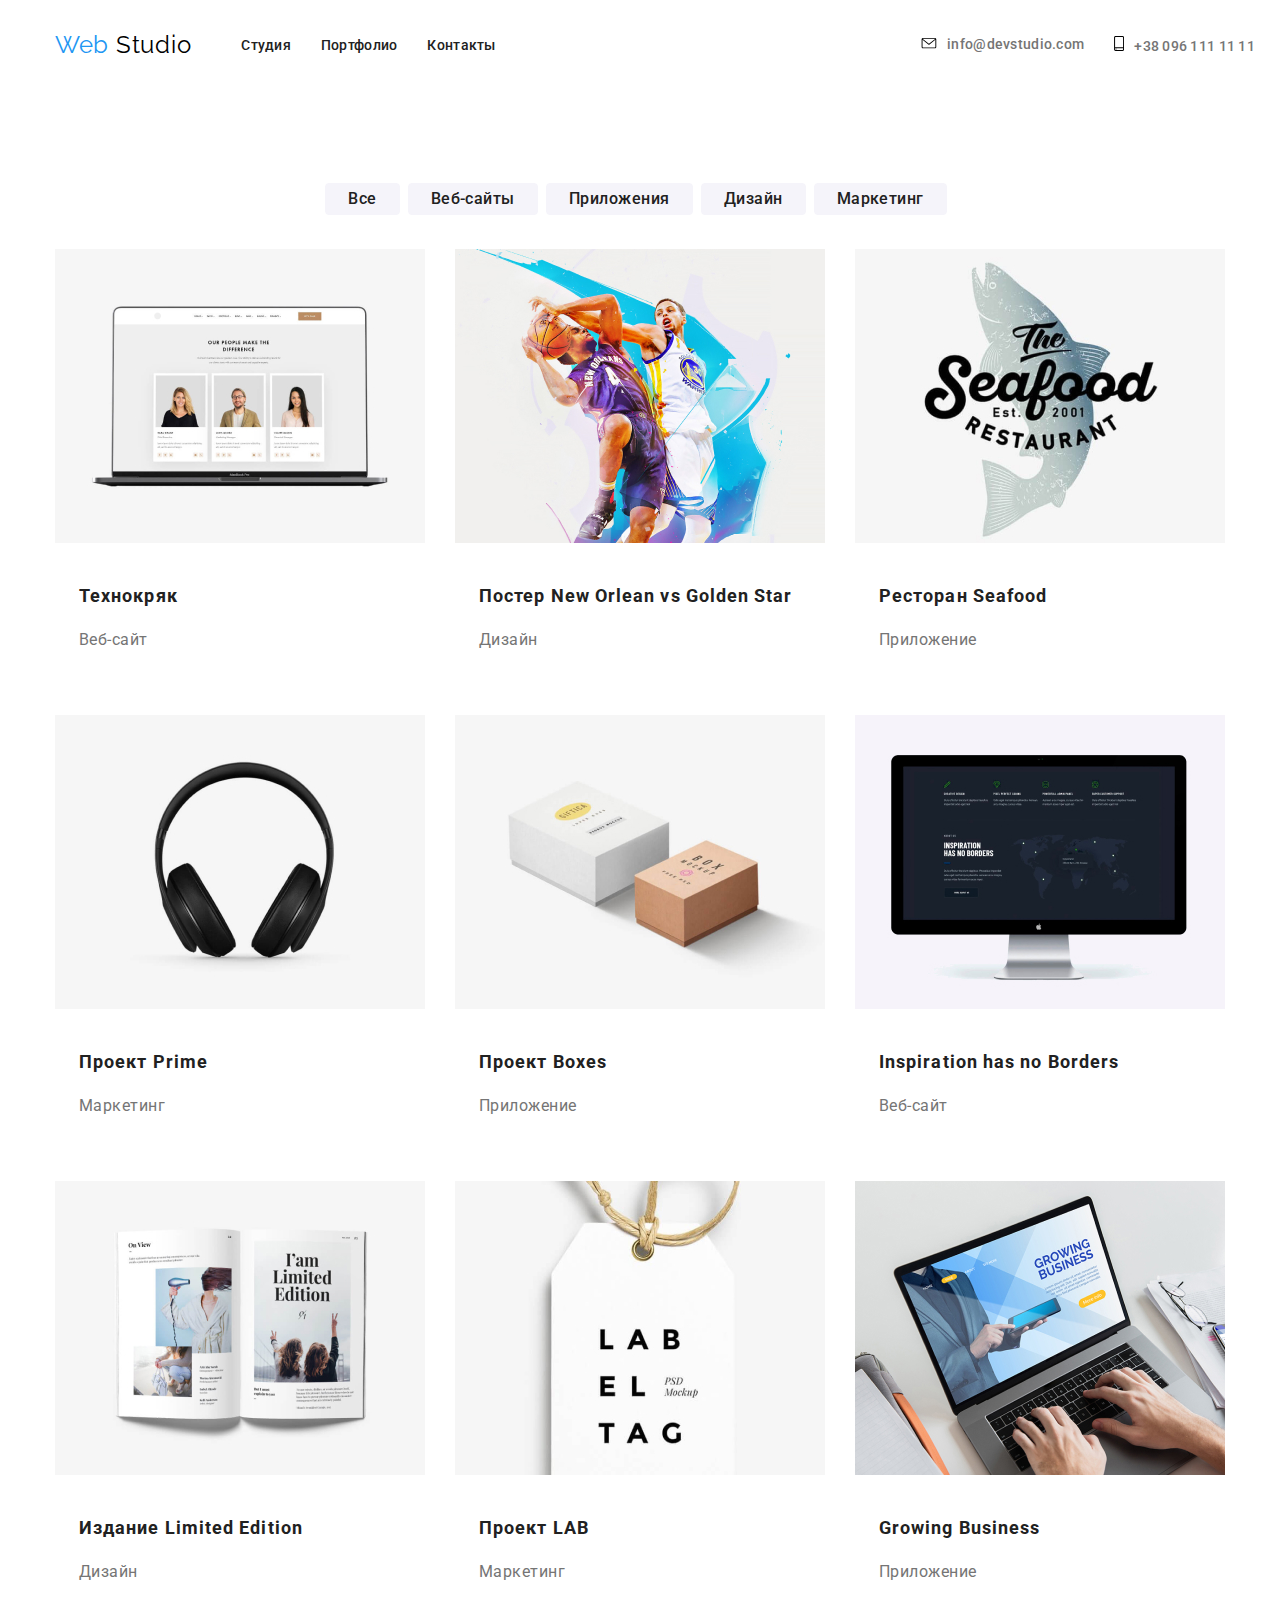
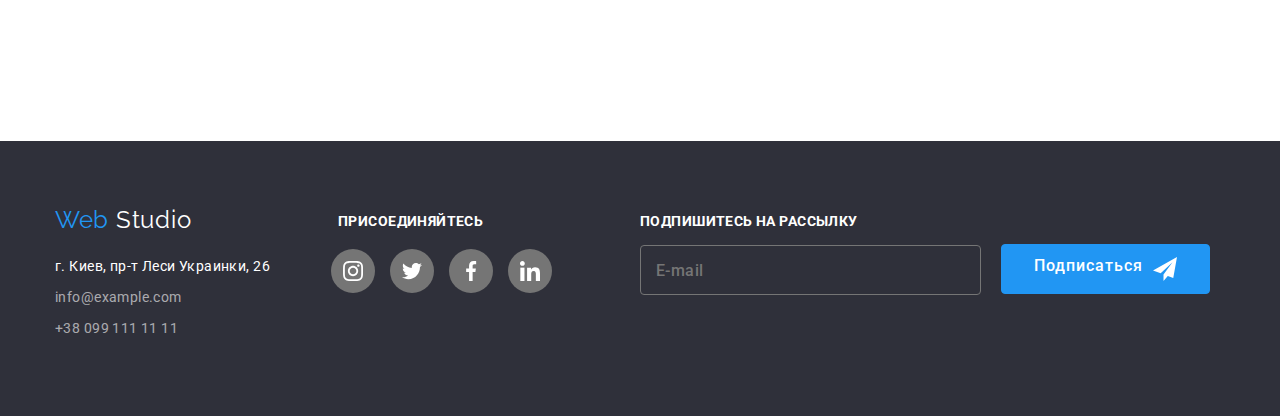
==== portfolio.html @ c7da1c0b "Добавляет плавные переходы на все ховеры" ====
<!DOCTYPE html>
<html lang="en">

<head>
  <meta charset="UTF-8" />
  <meta name="viewport" content="width=device-width, initial-scale=1.0" />
  <meta http-equiv="X-UA-Compatible" content="ie=edge" />
  <title>Web studio</title>
  <link rel="stylesheet" href="./css/normalize.css" />
  <link rel="stylesheet" href="./css/styles.css" />
  <link href="https://fonts.googleapis.com/css2?family=Raleway:wght@700&family=Roboto:wght@400;500;700;900&display=swap"
    rel="stylesheet" />
</head>

<body>
  <!--Шапка сайта-->
  <header class="page-header">
    <div class="container flexbox">
      <nav class="navigation">
        <a>
          <span class="logo">
            <span class="logo-part-one">Web</span>
            <span class="logo-part-two">Studio</span></span></a>
        <ul class="list menu-list">
          <li class="menu-item">
            <a href="./index.html" class="menu-link">Студия</a>
          </li>
          <li class="menu-item">
            <a href="./portfolio.html" class="menu-link">Портфолио</a>
          </li>
          <li class="menu-item">
            <a href="#" class="menu-link">Контакты</a>
          </li>
        </ul>
      </nav>
  
      <section class="contacts">
        <address>
          <ul class="list contacts-list menu-list">
            <li class="contacts-item">
              <a href="info@devstudio.com" class="contacts-link e-mail-link">
                <svg class="mail-icon" width="16" height="11">
                  <use href="./icons/sprite.svg#icon-mail"></use>
                </svg>info@devstudio.com</a>
            </li>
            <li class="contacts-item">
              <a href="tel:+380961111111" class="contacts-link"><svg class="mail-icon" width="10" height="15">
                  <use href="./icons/sprite.svg#icon-smartphone"></use>
                </svg>+38 096 111 11 11</a>
            </li>
          </ul>
        </address>
      </section>
    </div>
  </header>
  <main>
    <div class="section margin-section">
      <h1 hidden class="page-title">Страница портфолио</h1>
      <nav>
        <ul class="list flexbox-center">
          <li>
            <button class="portfoliobtn">
              <span class="portfoliobtn-text">Все</span>
            </button>
          </li>
          <li>
            <button class="portfoliobtn">
              <span class="portfoliobtn-text">Веб-сайты</span>
            </button>
          </li>
          <li>
            <button class="portfoliobtn">
              <span class="portfoliobtn-text">Приложения</span>
            </button>
          </li>
          <li>
            <button class="portfoliobtn">
              <span class="portfoliobtn-text">Дизайн</span>
            </button>
          </li>
          <li>
            <button class="portfoliobtn">
              <span class="portfoliobtn-text">Маркетинг</span>
            </button>
          </li>
        </ul>
      </nav>

      <section>
        <!--Работы в портфолио-->
        <ul class="list flexbox-space-between items-wrap margin-works">
          <li class="works-width works-box">
            <a class="portfolio-link product" href="">
              <div class="product-thumb">
              
                <img class="img" src="./imagespage2/img1.jpg" width="370" height="294" alt="Сайт" />
                <div class="product-overlay">
                  <p class="portfolio-description work-actions">
                   Технокряк это современная площадка распространения
                   коронавируса. Компании используют эту платформу для
                   цифрового шпионажа и атак на защищённые сервера конкурентов.
                 </p>
                </div>
              </div>
              <div class="works-description">
                <h2 class="portfolio-title">Технокряк</h2>
                <p class="portfolio-text">Веб-сайт</p>
              </div>
            </a>
          </li>
          <li class="works-width works-box">
            <a class="portfolio-link product" href="">
              <div class="product-thumb">
                <img class="img" src="./imagespage2/img2.jpg" width="370" height="294" alt="New Orlean vs Golden Star" />
                <div class="product-overlay">
                  <p class="portfolio-description work-actions">
                  Lorem ipsum dolor sit amet consectetur, adipisicing elit.
                  Eaque, sapiente. Vel inventore voluptatum pariatur,
                  repudiandae aut voluptas dicta cumque aperiam impedit
                  necessitatibus, maiores tempore. Saepe nam minus incidunt
                  corporis pariatur!.
                 </p>
               </div>
                
              </div>
              <div class="works-description">
                <h2 class="portfolio-title">
                  Постер New Orlean vs Golden Star
                </h2>
                <p class="portfolio-text">Дизайн</p>
              </div>
            </a>
          </li>
          <li class="works-width works-box">
            <a class="portfolio-link product" href="">
              <div class="product-thumb">
                <img class="img" src="./imagespage2/img3.jpg" width="370" height="294" alt="Ресторан" />
                <div class="product-overlay">
                
                  <p class="portfolio-description work-actions">
                    Lorem ipsum, dolor sit amet consectetur adipisicing elit.
                    Magni nemo fugit vel, nobis ducimus inventore placeat
                    blanditiis eligendi temporibus! Libero beatae, tempore est
                    quaerat cupiditate ad ullam! Perferendis, facilis numquam.
                  </p>
                </div>
              </div>
              <div class="works-description">
                <h2 class="portfolio-title">Ресторан Seafood</h2>
                <p class="portfolio-text">Приложение</p>
              </div>
            </a>
          </li>
          <li class="works-width works-box">
            <a class="portfolio-link product" href="">
              <div class="product-thumb">
                <img class="img" src="./imagespage2/img4.jpg" width="370" height="294" alt="Наушники" />
                <div class="product-overlay">
              
                  <p class="portfolio-description work-actions">
                    Lorem ipsum, dolor sit amet consectetur adipisicing elit.
                    Magni nemo fugit vel, nobis ducimus inventore placeat
                    blanditiis eligendi temporibus! Libero beatae, tempore est
                    quaerat cupiditate ad ullam! Perferendis, facilis numquam.
                  </p>
                </div>
              </div>
              <div class="works-description">
                <h2 class="portfolio-title">Проект Prime</h2>
                <p class="portfolio-text">Маркетинг</p>
              </div>
            </a>
          </li>
          <li class="works-width works-box">
            <a class="portfolio-link product" href="">
              <div class="product-thumb">
                <img class="img" src="./imagespage2/img5.jpg" width="370" height="294" alt="Коробки" />
                <div class="product-overlay">
                
                  <p class="portfolio-description work-actions">
                    Lorem ipsum, dolor sit amet consectetur adipisicing elit.
                    Magni nemo fugit vel, nobis ducimus inventore placeat
                    blanditiis eligendi temporibus! Libero beatae, tempore est
                    quaerat cupiditate ad ullam! Perferendis, facilis numquam.
                  </p>
                </div>
              </div>
              <div class="works-description">
                <h2 class="portfolio-title">Проект Boxes</h2>
                <p class="portfolio-text">Приложение</p>
              </div>
            </a>
          </li>
          <li class="works-width works-box">
            <a class="portfolio-link product" href="">
              <div class="product-thumb">
                <img class="img" src="./imagespage2/img6.jpg" width="370" height="294" alt="Экран монитора" />
                <div class="product-overlay">
                
                  <p class="portfolio-description work-actions">
                    Lorem ipsum, dolor sit amet consectetur adipisicing elit.
                    Magni nemo fugit vel, nobis ducimus inventore placeat
                    blanditiis eligendi temporibus! Libero beatae, tempore est
                    quaerat cupiditate ad ullam! Perferendis, facilis numquam.
                  </p>
                </div>
              </div>
              <div class="works-description">
                <h2 class="portfolio-title">Inspiration has no Borders</h2>
                <p class="portfolio-text">Веб-сайт</p>
              </div>
            </a>
          </li>
          <li class="works-width works-box">
            <a class="portfolio-link product" href="">
              <div class="product-thumb">
                <img class="img" src="./imagespage2/img7.jpg" width="370" height="294" alt="Журнал" />
                <div class="product-overlay">
                
                  <p class="portfolio-description work-actions">
                    Lorem ipsum, dolor sit amet consectetur adipisicing elit.
                    Magni nemo fugit vel, nobis ducimus inventore placeat
                    blanditiis eligendi temporibus! Libero beatae, tempore est
                    quaerat cupiditate ad ullam! Perferendis, facilis numquam.
                  </p>
                </div>
              </div>
              <div class="works-description">
                <h2 class="portfolio-title">Издание Limited Edition</h2>
                <p class="portfolio-text">Дизайн</p>
              </div>
            </a>
          </li>
          <li class="works-width works-box">
            <a class="portfolio-link product" href="">
              <div class="product-thumb">
                <img class="img" src="./imagespage2/img8.jpg" width="370" height="294" alt="Этикетка" />
                <div class="product-overlay">
                
                  <p class="portfolio-description work-actions">
                    Lorem ipsum, dolor sit amet consectetur adipisicing elit.
                    Magni nemo fugit vel, nobis ducimus inventore placeat
                    blanditiis eligendi temporibus! Libero beatae, tempore est
                    quaerat cupiditate ad ullam! Perferendis, facilis numquam.
                  </p>
                </div>
              </div>
              <div class="works-description">
                <h2 class="portfolio-title">Проект LAB</h2>
                <p class="portfolio-text">Маркетинг</p>
              </div>
            </a>
          </li>
          <li class="works-width works-box">
            <a class="portfolio-link product" href="">
              <div class="product-thumb">
                <img class="img" src="./imagespage2/img9.jpg" width="370" height="294" alt="Ноутбук" />
                <div class="product-overlay">
                
                  <p class="portfolio-description work-actions">
                    Lorem ipsum, dolor sit amet consectetur adipisicing elit.
                    Magni nemo fugit vel, nobis ducimus inventore placeat
                    blanditiis eligendi temporibus! Libero beatae, tempore est
                    quaerat cupiditate ad ullam! Perferendis, facilis numquam.
                  </p>
                </div>
              </div>
              <div class="works-description">
                <h2 class="portfolio-title">Growing Business</h2>
                <p class="portfolio-text">Приложение</p>
              </div>
            </a>
          </li>
        </ul>
      </section>
    </div>
  </main>
  <!--Подвал-->
  <footer>
    <section class="footer-section flexbox-list">
      <div class="section flexbox-list">
        <div class="flexbox-list footer-box">
          <div class="adress-box">
            <h2 hidden class="section-title">Контакты</h2>
            <p class="logo">
              <span class="logo-part-one-footer">Web</span>
              <span class="logo-part-two-footer">Studio</span>
            </p>
  
            <address>
              <div>
                <ul class="list">
                  <li class="adress-margin">
                    <a href="#" target="_blank" rel="noopener noreferrer" class="adress-footer-description">г. Киев, пр-т
                      Леси
                      Украинки, 26</a>
                  </li>
                  <li class="adress-margin">
                    <a href="mailto:info@example.com" class="contacts-description">info@example.com</a>
                  </li>
                  <li class="adress-margin">
                    <a href="+380991111111" class="contacts-description">+38 099 111 11 11</a>
                  </li>
                </ul>
              </div>
            </address>
          </div>
  
          <div class="footer-box join-us-box">
            <b class="advantage-title white-title">Присоединяйтесь</b>
            <ul class="list flexbox-center">
              <li class="socialfooter-item">
                <href="https://www.instagram.com/" class="socialfooter-icons-link" target="_blank"
                  rel="noopener noreferrer" aria-label="ссылка Инстаграм" />
                <svg class="socialfooter-icon" width="20" height="20">
                  <use href="./icons/sprite.svg#icon-instagram"></use>
                </svg>
              </li>
              <li class="socialfooter-item">
                <href="https://twitter.com/" class="socialfooter-icons-link" target="_blank" rel="noopener noreferrer"
                  aria-label="ссылка Твиттер" />
                <svg class="socialfooter-icon" width="20" height="20">
                  <use href="./icons/sprite.svg#icon-twitter"></use>
                </svg>
              </li>
              <li class="socialfooter-item">
                <href="https://facebook.com/" class="socialfooter-icons-link" target="_blank" rel="noopener noreferrer"
                  aria-label="ссылка Фейсбук" />
                <svg class="socialfooter-icon" width="20" height="20">
                  <use href="./icons/sprite.svg#icon-facebook"></use>
                </svg>
              </li>
              <li class="socialfooter-item">
                <href="https://www.linkedin.com/" class="socialfooter-icons-link" target="_blank"
                  rel="noopener noreferrer" aria-label="ссылка Линкедин" />
                <svg class="socialfooter-icon" width="20" height="20">
                  <use href="./icons/sprite.svg#icon-linkedin"></use>
                </svg>
              </li>
            </ul>
          </div>
        </div>
  
        <div class="footer-box sign-up-box container">
          <b class="advantage-title white-title">Подпишитесь на рассылку</b>
          <div class="flexbox-list">
            <p class="email-btn emailbtn-text">E-mail</p>
            <button class="btn adress-margin">
               <span class="flexbox-list">Подписаться
                 <svg class="galka-icon" width="24" height="24">
                   <use href="./icons/sprite.svg#icon-galka"></use>
                 </svg>
               </span>
            </button>
            
  
          </div>
        </div>
           </button>
      </div>
      </div>
    </section>
  </footer>
</body>

</html>
---- css/styles.css ----
html {
  box-sizing: border-box;
}

*,
*::before,
*::after {
  box-sizing: inherit;
}

:root {
  --accent-color: #2196f3;
  --dark-color: #000000;
  --semidark-color: #212121;
  --background-color: #2f303a;
  --main-color: #757575;
  --semilight-color: #f5f4fa;
  --light-color: #ffffff;
  --backround-light: #f5f4fa;
  --border-color: #ececec;
  --timing-function: cubic-bezier(0.4, 0, 0.2, 1);
}
body {
  font-family: "Roboto", sans-serif;
  font-size: 14px;
  line-height: 1, 714;
  letter-spacing: 0.03em;
  color: var(--main-color);
}
.container {
  width: 1200px;
  padding-left: 15 px;
  margin-right: auto;
  margin-left: auto;
}
.page-header {
  padding: 30px 0 30px 30px;
}

.flexbox {
  display: flex;
  justify-content: flex-end;
  align-items: center;
}
.flexbox-list {
  display: flex;
}

.flexbox-center {
  display: flex;
  justify-content: center;
}
.flexbox-space-between {
  display: flex;
  justify-content: space-between;
}

.footer-box {
  width: calc((100% - 30px) / 2);
}

.menu-list {
  display: flex;
}

.hero {
  background-color: rgba(47, 48, 58, 0.4);
  background-image: linear-gradient(
      rgba(47, 48, 58, 0.8) 0%,
      rgba(47, 48, 58, 0.8) 100%
    ),
    url(../imagespage1/header.jpg);

  height: 600px;
  padding: 200px 450px;
}
/*фото*/
.img {
  display: block;
  max-width: 100%;
  height: auto;
  object-fit: cover;
  object-position: top;
}

/* секции */

.boxhero {
  margin-right: auto;
  margin-left: auto;
}

.section {
  width: 1200px;
  margin-right: auto;
  margin-left: auto;
  padding: 0 15px;
}
.margin-section {
  margin-top: 94px;
}
.margin-works:nth-child(-n + 3) {
  margin-top: 34px;
}
.team-section {
  margin-right: auto;
  margin-left: auto;
  margin-top: 94px;
  background-color: var(--backround-light);
  padding: 94px 15px;
}
.footer-section {
  margin-right: auto;
  margin-left: auto;
  margin-top: 94px;
  background-color: var(--background-color);
  padding: 60 0 0 0;
}
.footer-width {
  width: 1200px;
}
.items-wrap {
  flex-wrap: wrap;
}
.e-mail-link {
  margin-right: 30px;
}
.navigation {
  display: flex;
  align-items: center;
  margin-right: auto;
}
.works-width {
  width: calc((100% - 60px) / 3);
}

.menu-item:not(:last-child) {
  margin-right: 30px;
}

.team-item:not(:last-child) {
  margin-right: 30px;
}
/*.menu-item {
  outline: 2px solid tomato;
}*/

.menu-link {
  font-family: "Roboto", sans-serif;
  position: relative;
  font-weight: 500;
  font-size: 14px;
  line-height: 1, 143;
  letter-spacing: 0.02em;
  color: var(--semidark-color);
  text-decoration: none;
  transition: color 250ms var(--timing-function);
}
.menu-link::after {
  content: "";
  position: absolute;
  display: block;
  width: 100%;
  height: 4px;
  background-color: var(--accent-color);
  transform: translateY(30px);
  transform: scaleX(0);
  transition: transform 250ms var(--timing-function);
}
.menu-link:hover::after,
.menu-link:focus::after,
.menu-link:active::after {
  transform: scaleX(1);
}

.menu-link:focus,
.menu-link:hover,
.menu-link:active {
  color: var(--accent-color);
}

.list {
  list-style: none;
  padding: 0px;
  margin: 0px;
}

.contacts-list {
  font-style: normal;
}
.contacts-link {
  font-family: "Roboto", sans-serif;
  font-style: normal;
  font-weight: 500;
  font-size: 14px;
  line-height: 1, 143;
  letter-spacing: 0.02em;
  color: var(--main-color);
  text-decoration: none;
  transition: color 250ms var(--timing-function);
}

.contacts-link:hover {
  color: var(--accent-color);
  fill: var(--accent-color);
}

.mail-icon {
  margin-right: 10px;
  transition: fill 250ms var(--timing-function);
}

.portfolio-link {
  font-family: "Roboto", sans-serif;
  color: var(--main-color);
  text-decoration: none;
}

/* Боксы */
.advantage-box {
  width: 270px;
  padding: 25px 100px;
  margin-bottom: 30px;
  background-color: var(--backround-light);
}

.advantage-lokator:before {
  content: " ";
  display: block;
  width: 270px;
  height: 120px;
  background-image: url(../imagespage1/advantagephoto/lokator.svg);
  background-position: 50% 50%;
  background-size: auto auto;
  background-repeat: no-repeat;
  background-color: var(--backround-light);
  margin-bottom: 30px;
}

.advantage-clock:before {
  content: " ";
  display: block;
  width: 270px;
  height: 120px;
  background-image: url(../imagespage1/advantagephoto/clock.svg);
  background-position: 50% 50%;
  background-size: auto auto;
  background-repeat: no-repeat;
  background-color: var(--backround-light);
  margin-bottom: 30px;
}
.advantage-diagram:before {
  content: " ";
  display: block;
  width: 270px;
  height: 120px;
  background-image: url(../imagespage1/advantagephoto/diagram.svg);
  background-position: 50% 50%;
  background-size: auto auto;
  background-repeat: no-repeat;
  background-color: var(--backround-light);
  margin-bottom: 30px;
}
.advantage-cosmo:before {
  content: " ";
  display: block;
  width: 270px;
  height: 120px;
  background-image: url(../imagespage1/advantagephoto/cosmo.svg);
  background-position: 50% 50%;
  background-size: auto auto;
  background-repeat: no-repeat;
  background-color: var(--backround-light);
  margin-bottom: 30px;
}
.clients-box {
  width: 170px;
  height: 90px;
  padding: 19px;
  text-align: center;
  background-color: var(--light-color);
  border: 1px solid var(--main-color);
  border-radius: 4px;
  transition: border-color 250ms var(--timing-function);
}

.clients-box:hover .client-icon {
  fill: var(--accent-color);
}

.client-icon {
  fill: var(--main-color);
  transition: fill 250ms var(--timing-function);
}

.clients-box:hover {
  border-color: var(--accent-color);
}

.teammembers-box {
  width: 272px;
  border-radius: 4px;
  background-color: var(--light-color);
  box-shadow: 0px 1px 2px 1px;
}
.works-box {
  width: 370px;
  margin-bottom: 30px;
  transition: box-shadow 250ms var(--timing-function);
}
.works-box:hover {
  box-shadow: 0px 1px 2px 1px;
}

.portfolio-link:hover .work-actions {
  opacity: 1;
}
.work-actions {
  position: absolute;
  top: 23px;
  left: 23px;
  padding-right: 23px;
  opacity: 0;
  transition: 250ms var(--timing-function);
}
.product-thumb:hover::before {
  opacity: 1;
}

.product-thumb {
  position: relative;
  overflow: hidden;
  transition: opacity 250ms var(--timing-function);
}

.product-overlay {
  position: absolute;
  top: 0;
  left: 0;
  width: 100%;
  height: 100%;
  background-color: rgba(33, 150, 243, 0.9);
  transform: translateY(100%);
  opacity: 0;
  transition: transform 250ms cubic-bezier(0.4, 0, 0.2, 1),
    opacity 250ms cubic-bezier(0.4, 0, 0.2, 1);
}

.product:hover .product-overlay {
  transform: translateY(0);
  opacity: 1;
}

.product {
  position: relative;
}
.works-description {
  padding: 20px 24px;
}
.adress-box {
  padding-top: 40px;
}

.join-us-box {
  width: 206px;
  margin-top: 72px;
  margin-bottom: 100px;
  margin-left: 68px;
}
.sign-up-box {
  width: 570px;
  margin-top: 72px;
  margin-bottom: 100px;
}

/* Заголовки */

.logo {
  font-family: "Raleway", sans-serif;
  margin-right: 50px;
  font-weight: 700px;
  font-size: 24px;
  line-height: 1, 167;
  letter-spacing: 0.03em;
}

.logo-part-one {
  color: var(--accent-color);
}
.logo-part-two {
  color: var(--dark-color);
}
.logo-part-one-footer {
  color: var(--accent-color);
}
.logo-part-two-footer {
  color: var(--light-color);
}

.page-title {
  font-weight: 900;
  font-size: 44px;
  line-height: 1, 363;
  text-align: center;
  letter-spacing: 0.06em;
  text-transform: uppercase;
  color: var(--light-color);
  margin: 0 0 30px;
  width: 696px;
}
.section-title {
  font-weight: 700;
  font-size: 36px;
  line-height: 1, 67;
  text-align: center;
  letter-spacing: 0.03em;
  color: var(--semidark-color);
  margin-bottom: 50px;
}
.advantage-title {
  font-weight: 700;
  font-size: 14px;
  line-height: 1, 143;
  letter-spacing: 0.03em;
  text-transform: uppercase;
  color: var(--semidark-color);
  padding-top: 27px;
  text-align: center;
}
.modal-title {
  font-family: Roboto;
  font-style: normal;
  font-weight: bold;
  font-size: 20px;
  line-height: 1, 15;
  text-align: center;
  letter-spacing: 0.03em;

  color: #212121;
}
.modal-padding {
  padding-top: 9px;
  padding-left: 15px;
}
.modal-icon {
  margin-right: 8px;
}
.modal-window {
  width: 450px;
  height: 40px;
  border: 1px solid var(--main-color);
  border-radius: 4px;
  margin-left: 40px;
}
.modal-agree-text {
  font-weight: 400;
  font-size: 14px;
  line-height: 1, 714x;
  letter-spacing: 0.03em;

  color: #757575;
}
.modal-btn {
  font-weight: 500;
  font-size: 16px;
  line-height: 1, 875;
  letter-spacing: 0.06em;
  display: flex;
  height: 50px;
  align-items: center;
  text-align: center;
  background-color: var(--accent-color);
  color: var(--light-color);
  padding: 10px 32px;
  border: 1px solid var(--accent-color);
  border-radius: 4px;
  transition: color 250ms var(--timing-function);
  transition: background-color 250ms var(--timing-function);
  margin-left: 164px;
  margin-bottom: 40px;
}
.modal-terms-text {
  font-style: 400;
  font-weight: 400;
  font-size: 14px;
  line-height: 1, 714;
  letter-spacing: 0.03em;
  text-decoration-line: underline;
  color: #2196f3;
}
.modal-btn:hover,
.modal-btn:focus {
  background-color: var(--light-color);
  color: var(--accent-color);
}

.comment-window {
  width: 450px;
  height: 120px;
  border: 1px solid var(--main-color);
  border-radius: 4px;
  margin-left: 40px;
}

.modalwindow-text {
  color: var(--main-color);
  font-weight: 400;
  font-size: 14px;
  line-height: 1, 142;
  letter-spacing: 0.01em;
}
.icon-close {
  position: absolute;
  top: 8px;
  right: 8px;
  transition: fill 250ms var(--timing-function);
}
.icon-close-hover:hover .icon-close {
  fill: var(--accent-color);
}

.inline-block {
  display: inline-block;
}

.white-title {
  color: var(--light-color);
}

.background-title {
  background: rgba(47, 48, 58, 0.8);
  height: 70px;
}

.name-title {
  font-weight: 500;
  font-size: 16px;
  line-height: 1, 188;
  letter-spacing: 0.03em;
  color: var(--semidark-color);
  margin: 0 0 10px;
  text-align: center;
  margin-top: 30px;
}
.portfolio-title {
  font-weight: 700;
  font-size: 18px;
  line-height: 2;
  letter-spacing: 0.06em;
  color: var(--semidark-color);
}

/* Описание */
.section-description {
  font-style: normal;
  font-weight: normal;
  font-size: 14px;
  line-height: 1, 714;
  letter-spacing: 0.03em;
  color: var(--main-color);
}

.name-description {
  font-weight: 400;
  font-size: 16px;
  line-height: 1, 188;
  letter-spacing: 0.03em;
  color: var(--main-color);
  text-align: center;
  margin-top: 10px;
}

.contacts-description {
  font-style: normal;
  font-weight: normal;
  font-size: 14px;
  line-height: 1, 714;
  letter-spacing: 0.03em;
  color: rgba(255, 255, 255, 0.6);
  text-decoration: none;
}
.adress-footer-description {
  font-style: normal;
  font-weight: normal;
  font-size: 14px;
  line-height: 1, 714;
  letter-spacing: 0.03em;
  color: var(--light-color);
  text-decoration: none;
}
.portfolio-description {
  font-weight: 400;
  font-style: 400;
  font-size: 18px;
  line-height: 28px;
  letter-spacing: 0.03em;
  color: var(--light-color);
}
.portfolio-text {
  font-family: "Roboto", sans-serif;
  font-style: normal;
  font-weight: 400;
  font-size: 16px;
  line-height: 1, 875;
  letter-spacing: 0.03em;
  color: var(--main-color);
}
.social-icons-link {
  display: inline-flex;
  justify-content: center;
  align-items: center;
  width: 44px;
  height: 44px;
  background: var(--light-color);
  border-radius: 50%;
  fill: var(--main-color);
  transition: background-color 250ms var(--timing-function);
}
.social-icon {
  transition: fill 250ms var(--timing-function);
}
.social-icons-link:hover .social-icon {
  fill: var(--light-color);
}
.social-icons-link:hover {
  background-color: var(--accent-color);
}

.social-item:not(:last-child) {
  margin-right: 10px;
}
.social-item {
  margin-bottom: 23px;
}

.socialfooter-icons-link {
  display: inline-flex;
  justify-content: center;
  align-items: center;
  width: 44px;
  height: 44px;
  background: var(--main-color);
  border-radius: 50%;
  fill: var(--light-color);
}

.socialfooter-icons-link:hover .socialfooter-icon {
  fill: var(--light-color);
}
.socialfooter-icons-link:hover {
  background-color: var(--accent-color);
}

.socialfooter-item:not(:last-child) {
  margin-right: 15px;
}
.socialfooter-item {
  margin-top: 20px;
  margin-bottom: 23px;
}
.social-footer {
  margin-right: 10px;
  margin-top: 21px;
}

.social-footer-item {
  margin: 20px;
}
.adress-margin {
  margin-top: 15px;
}

.galka-icon {
  display: inline-flex;
  margin-left: 10px;
  width: 24px;
  height: 24px;
  fill: var(--light-color);
}

/* Кнопки */

.btn {
  font-weight: 500;
  font-size: 16px;
  line-height: 1, 875;
  letter-spacing: 0.06em;
  display: flex;
  height: 50px;
  align-items: center;
  text-align: center;
  background-color: var(--accent-color);
  color: var(--light-color);
  padding: 10px 32px;
  border: 1px solid var(--accent-color);
  border-radius: 4px;
  margin-left: 20px;
  transition: background-color 250ms var(--timing-function);
  transition: color 250ms var(--timing-function);
}
.btn:hover,
.btn:focus {
  background-color: var(--light-color);
  color: var(--accent-color);
}
.galka-icon {
  transition: fill 250ms var(--timing-function);
}
.btn:hover .galka-icon {
  fill: var(--accent-color);
}

.btn-header {
  font-weight: 500;
  font-size: 16px;
  line-height: 1, 875;
  letter-spacing: 0.06em;
  display: flex;
  text-align: center;
  background-color: var(--accent-color);
  color: var(--light-color);
  border: 1px solid var(--accent-color);
  border-radius: 4px;
  padding: 10px 32px;
  margin-left: 250px;
  transition: background-color 250ms var(--timing-function);
  transition: color 250ms var(--timing-function);
}

.btn-header:hover,
.btn-header:focus {
  background-color: var(--light-color);
  color: var(--accent-color);
}

.backdrop {
  position: fixed;
  top: 0;
  left: 0;
  width: 100%;
  height: 100%;
  background-color: rgba(0, 0, 0, 0.5);
  opacity: 1;
  visibility: visible;
  transition: opacity 250ms cubic-bezier(0.4, 0, 0.2, 1) visibility 250ms
    cubic-bezier(0.4, 0, 0.2, 1);
}
.modal {
  position: absolute;
  top: 50%;
  left: 50%;
  transform: translate (-100%, -100%);
  min-height: 581px;
  min-width: 528px;
  background-color: #ffffff;
  padding: 15px;
}
.backdrop.is-hidden {
  opacity: 0;
  pointer-events: none;
}

.email-btn {
  width: 357px;
  height: 50px;
  border: 1px solid var(--main-color);
  border-radius: 4px;
  padding-left: 15px;
  padding-top: 15px;
  padding-bottom: 15px;
}
.emailbtn-text {
  color: var(--main-color);
  font-weight: 500;
  font-size: 16px;
  line-height: 1, 25;
  letter-spacing: 0.03em;
}

.portfoliobtn {
  background-color: var(--semilight-color);
  color: var(--semidark-color);
  font-weight: 500;
  font-size: 16px;
  line-height: 1, 625;
  letter-spacing: 0.03em;
  transition: color 250ms var(--timing-function);
  border: 1px solid var(--semilight-color);
  border-radius: 4px;
  padding: 6px 22px;
  margin-right: 8px;
  display: inline-block;
  transition: background-color 250ms var(--timing-function);
}

.portfoliobtn:hover,
.portfoliobtn:focus {
  background-color: var(--accent-color);
  color: var(--light-color);
}
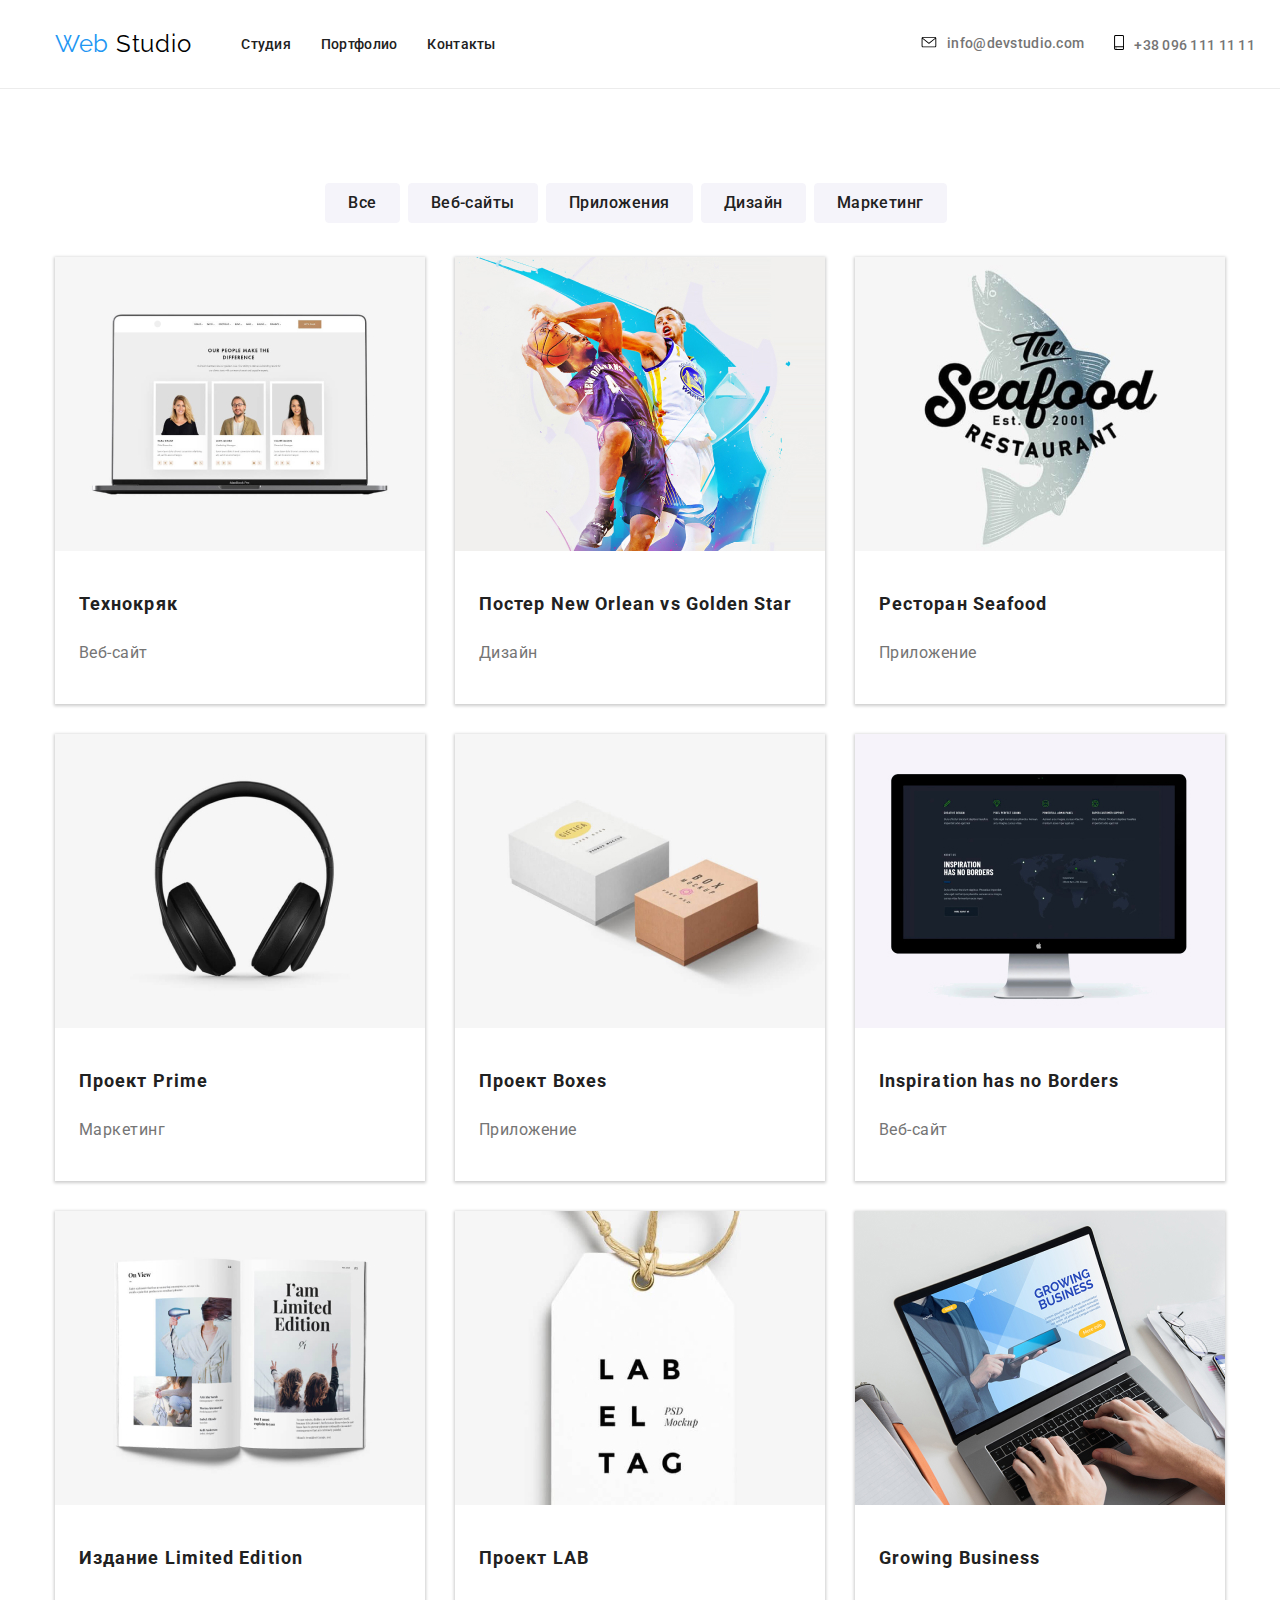
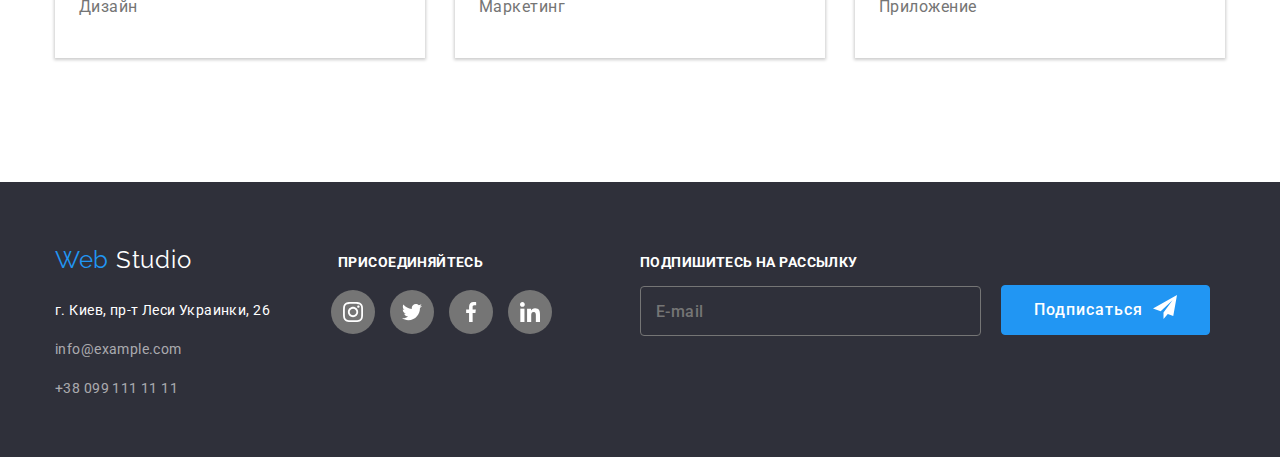
==== commit a65bf9b9: "Исправляет марджин на падинг" ====
--- a/portfolio.html
+++ b/portfolio.html
@@ -54,7 +54,7 @@
     </div>
   </header>
   <main>
-    <div class="section margin-section">
+    <div class="section padding-section">
       <h1 hidden class="page-title">Страница портфолио</h1>
       <nav>
         <ul class="list flexbox-center">
--- a/css/styles.css
+++ b/css/styles.css
@@ -20,6 +20,7 @@
   --border-color: #ececec;
   --timing-function: cubic-bezier(0.4, 0, 0.2, 1);
 }
+
 body {
   font-family: "Roboto", sans-serif;
   font-size: 14px;
@@ -35,6 +36,7 @@
 }
 .page-header {
   padding: 30px 0 30px 30px;
+  border-bottom: 1px solid var(--border-color);
 }
 
 .flexbox {
@@ -66,13 +68,13 @@
 .hero {
   background-color: rgba(47, 48, 58, 0.4);
   background-image: linear-gradient(
-      rgba(47, 48, 58, 0.8) 0%,
-      rgba(47, 48, 58, 0.8) 100%
+      rgba(47, 48, 58, 0.4) 0%,
+      rgba(47, 48, 58, 0.4) 100%
     ),
     url(../imagespage1/header.jpg);
 
   height: 600px;
-  padding: 200px 450px;
+  padding: 200px 0;
 }
 /*фото*/
 .img {
@@ -96,8 +98,8 @@
   margin-left: auto;
   padding: 0 15px;
 }
-.margin-section {
-  margin-top: 94px;
+.padding-section {
+  padding-top: 94px;
 }
 .margin-works:nth-child(-n + 3) {
   margin-top: 34px;
@@ -105,7 +107,6 @@
 .team-section {
   margin-right: auto;
   margin-left: auto;
-  margin-top: 94px;
   background-color: var(--backround-light);
   padding: 94px 15px;
 }
@@ -150,7 +151,7 @@
   position: relative;
   font-weight: 500;
   font-size: 14px;
-  line-height: 1, 143;
+  line-height: 1.143em;
   letter-spacing: 0.02em;
   color: var(--semidark-color);
   text-decoration: none;
@@ -162,20 +163,22 @@
   display: block;
   width: 100%;
   height: 4px;
+  border-radius: 4px;
   background-color: var(--accent-color);
   transform: translateY(30px);
   transform: scaleX(0);
   transition: transform 250ms var(--timing-function);
+  margin-top: 32px;
 }
 .menu-link:hover::after,
 .menu-link:focus::after,
-.menu-link:active::after {
+.menu-link:enabled::after {
   transform: scaleX(1);
 }
 
 .menu-link:focus,
 .menu-link:hover,
-.menu-link:active {
+.menu-link:enabled {
   color: var(--accent-color);
 }
 
@@ -193,7 +196,7 @@
   font-style: normal;
   font-weight: 500;
   font-size: 14px;
-  line-height: 1, 143;
+  line-height: 1.143em;
   letter-spacing: 0.02em;
   color: var(--main-color);
   text-decoration: none;
@@ -301,15 +304,13 @@
   width: 272px;
   border-radius: 4px;
   background-color: var(--light-color);
-  box-shadow: 0px 1px 2px 1px;
+  box-shadow: 0px 1px 3px 1px rgba(0, 0, 0, 0.2);
 }
 .works-box {
   width: 370px;
   margin-bottom: 30px;
   transition: box-shadow 250ms var(--timing-function);
-}
-.works-box:hover {
-  box-shadow: 0px 1px 2px 1px;
+  box-shadow: 0px 1px 3px 1px rgba(0, 0, 0, 0.2);
 }
 
 .portfolio-link:hover .work-actions {
@@ -354,6 +355,20 @@
 .product {
   position: relative;
 }
+
+.product.is-hidden {
+  opacity: 0;
+  pointer-events: none;
+}
+.advantage-absolute-title {
+  position: absolute;
+  background: rgba(47, 48, 58, 0.8);
+  height: 70px;
+  width: 370px;
+  padding-top: 7px;
+  bottom: 0;
+}
+
 .works-description {
   padding: 20px 24px;
 }
@@ -380,7 +395,7 @@
   margin-right: 50px;
   font-weight: 700px;
   font-size: 24px;
-  line-height: 1, 167;
+  line-height: 1.167em;
   letter-spacing: 0.03em;
 }
 
@@ -400,7 +415,7 @@
 .page-title {
   font-weight: 900;
   font-size: 44px;
-  line-height: 1, 363;
+  line-height: 1.363em;
   text-align: center;
   letter-spacing: 0.06em;
   text-transform: uppercase;
@@ -411,7 +426,7 @@
 .section-title {
   font-weight: 700;
   font-size: 36px;
-  line-height: 1, 67;
+  line-height: 1.67em;
   text-align: center;
   letter-spacing: 0.03em;
   color: var(--semidark-color);
@@ -420,50 +435,32 @@
 .advantage-title {
   font-weight: 700;
   font-size: 14px;
-  line-height: 1, 143;
+  line-height: 1.143em;
   letter-spacing: 0.03em;
   text-transform: uppercase;
   color: var(--semidark-color);
-  padding-top: 27px;
-  text-align: center;
-}
-.modal-title {
-  font-family: Roboto;
-  font-style: normal;
-  font-weight: bold;
-  font-size: 20px;
-  line-height: 1, 15;
-  text-align: center;
-  letter-spacing: 0.03em;
-
-  color: #212121;
-}
-.modal-padding {
-  padding-top: 9px;
-  padding-left: 15px;
-}
+  text-align: center;
+}
+.modal {
+  position: absolute;
+  top: 50%;
+  left: 50%;
+  transform: translate(-50%, -50%);
+  height: 581px;
+  width: 528px;
+  background-color: #ffffff;
+  border-radius: 4px;
+  box-shadow: 0px 1px 3px 1px rgba(0, 0, 0, 0.2);
+}
+
 .modal-icon {
   margin-right: 8px;
 }
-.modal-window {
-  width: 450px;
-  height: 40px;
-  border: 1px solid var(--main-color);
-  border-radius: 4px;
-  margin-left: 40px;
-}
-.modal-agree-text {
-  font-weight: 400;
-  font-size: 14px;
-  line-height: 1, 714x;
-  letter-spacing: 0.03em;
-
-  color: #757575;
-}
+
 .modal-btn {
   font-weight: 500;
   font-size: 16px;
-  line-height: 1, 875;
+  line-height: 1.875em;
   letter-spacing: 0.06em;
   display: flex;
   height: 50px;
@@ -478,12 +475,13 @@
   transition: background-color 250ms var(--timing-function);
   margin-left: 164px;
   margin-bottom: 40px;
+  box-shadow: 0px 1px 3px 1px rgba(0, 0, 0, 0.2);
 }
 .modal-terms-text {
   font-style: 400;
   font-weight: 400;
-  font-size: 14px;
-  line-height: 1, 714;
+  font-size: 12px;
+  line-height: 1.714em;
   letter-spacing: 0.03em;
   text-decoration-line: underline;
   color: #2196f3;
@@ -493,7 +491,67 @@
   background-color: var(--light-color);
   color: var(--accent-color);
 }
-
+.modal-title {
+  font-weight: 700;
+  font-size: 20px;
+  line-height: 1.15em;
+  text-align: center;
+  vertical-align: top;
+  letter-spacing: 0.03em;
+  color: var(--semidark-color);
+  margin-top: 40px;
+  margin-bottom: 0px;
+}
+.modal-agree-text {
+  font-weight: 400;
+  font-size: 12px;
+  line-height: 1.71em;
+  text-align: left;
+  vertical-align: top;
+  letter-spacing: 0.03em;
+  color: var(--main-color);
+}
+
+.contact-us-field {
+  width: 450px;
+  height: 40px;
+  border: 1px solid var(--main-color);
+  border-radius: 4px;
+  margin-left: 40px;
+  margin-top: 28px;
+  padding-top: 9px;
+  padding-left: 15px;
+  color: var(--main-color);
+  font-weight: 400;
+  font-size: 14px;
+  line-height: 1.142em;
+  letter-spacing: 0.01em;
+}
+
+.contact-us-message {
+  width: 450px;
+  height: 125px;
+  border: 1px solid var(--main-color);
+  border-radius: 4px;
+  margin-left: 40px;
+  margin-top: 28px;
+  padding-top: 9px;
+  padding-left: 15px;
+  color: var(--main-color);
+  font-weight: 400;
+  font-size: 14px;
+  line-height: 1, 142;
+  letter-spacing: 0.01em;
+}
+
+.contact-us-field::placeholder {
+  font-style: 400;
+  font-weight: 400;
+  font-size: 12px;
+  line-height: 1.16;
+  letter-spacing: 0.01em;
+  color: rgba(117, 117, 117, 0.5);
+}
 .comment-window {
   width: 450px;
   height: 120px;
@@ -527,15 +585,10 @@
   color: var(--light-color);
 }
 
-.background-title {
-  background: rgba(47, 48, 58, 0.8);
-  height: 70px;
-}
-
 .name-title {
   font-weight: 500;
   font-size: 16px;
-  line-height: 1, 188;
+  line-height: 1.188em;
   letter-spacing: 0.03em;
   color: var(--semidark-color);
   margin: 0 0 10px;
@@ -545,7 +598,7 @@
 .portfolio-title {
   font-weight: 700;
   font-size: 18px;
-  line-height: 2;
+  line-height: 2em;
   letter-spacing: 0.06em;
   color: var(--semidark-color);
 }
@@ -555,7 +608,7 @@
   font-style: normal;
   font-weight: normal;
   font-size: 14px;
-  line-height: 1, 714;
+  line-height: 1.714em;
   letter-spacing: 0.03em;
   color: var(--main-color);
 }
@@ -563,7 +616,7 @@
 .name-description {
   font-weight: 400;
   font-size: 16px;
-  line-height: 1, 188;
+  line-height: 1.188em;
   letter-spacing: 0.03em;
   color: var(--main-color);
   text-align: center;
@@ -574,7 +627,7 @@
   font-style: normal;
   font-weight: normal;
   font-size: 14px;
-  line-height: 1, 714;
+  line-height: 1.714em;
   letter-spacing: 0.03em;
   color: rgba(255, 255, 255, 0.6);
   text-decoration: none;
@@ -583,7 +636,7 @@
   font-style: normal;
   font-weight: normal;
   font-size: 14px;
-  line-height: 1, 714;
+  line-height: 1.714em;
   letter-spacing: 0.03em;
   color: var(--light-color);
   text-decoration: none;
@@ -592,7 +645,7 @@
   font-weight: 400;
   font-style: 400;
   font-size: 18px;
-  line-height: 28px;
+  line-height: 2.33em;
   letter-spacing: 0.03em;
   color: var(--light-color);
 }
@@ -601,7 +654,7 @@
   font-style: normal;
   font-weight: 400;
   font-size: 16px;
-  line-height: 1, 875;
+  line-height: 1.875em;
   letter-spacing: 0.03em;
   color: var(--main-color);
 }
@@ -683,7 +736,7 @@
 .btn {
   font-weight: 500;
   font-size: 16px;
-  line-height: 1, 875;
+  line-height: 1.875em;
   letter-spacing: 0.06em;
   display: flex;
   height: 50px;
@@ -713,7 +766,7 @@
 .btn-header {
   font-weight: 500;
   font-size: 16px;
-  line-height: 1, 875;
+  line-height: 1.875em;
   letter-spacing: 0.06em;
   display: flex;
   text-align: center;
@@ -739,22 +792,9 @@
   left: 0;
   width: 100%;
   height: 100%;
-  background-color: rgba(0, 0, 0, 0.5);
-  opacity: 1;
-  visibility: visible;
-  transition: opacity 250ms cubic-bezier(0.4, 0, 0.2, 1) visibility 250ms
-    cubic-bezier(0.4, 0, 0.2, 1);
-}
-.modal {
-  position: absolute;
-  top: 50%;
-  left: 50%;
-  transform: translate (-100%, -100%);
-  min-height: 581px;
-  min-width: 528px;
-  background-color: #ffffff;
-  padding: 15px;
-}
+  background-color: rgba(0, 0, 0, 0.2);
+}
+
 .backdrop.is-hidden {
   opacity: 0;
   pointer-events: none;
@@ -773,7 +813,7 @@
   color: var(--main-color);
   font-weight: 500;
   font-size: 16px;
-  line-height: 1, 25;
+  line-height: 1.25em;
   letter-spacing: 0.03em;
 }
 
@@ -782,7 +822,7 @@
   color: var(--semidark-color);
   font-weight: 500;
   font-size: 16px;
-  line-height: 1, 625;
+  line-height: 1.625em;
   letter-spacing: 0.03em;
   transition: color 250ms var(--timing-function);
   border: 1px solid var(--semilight-color);
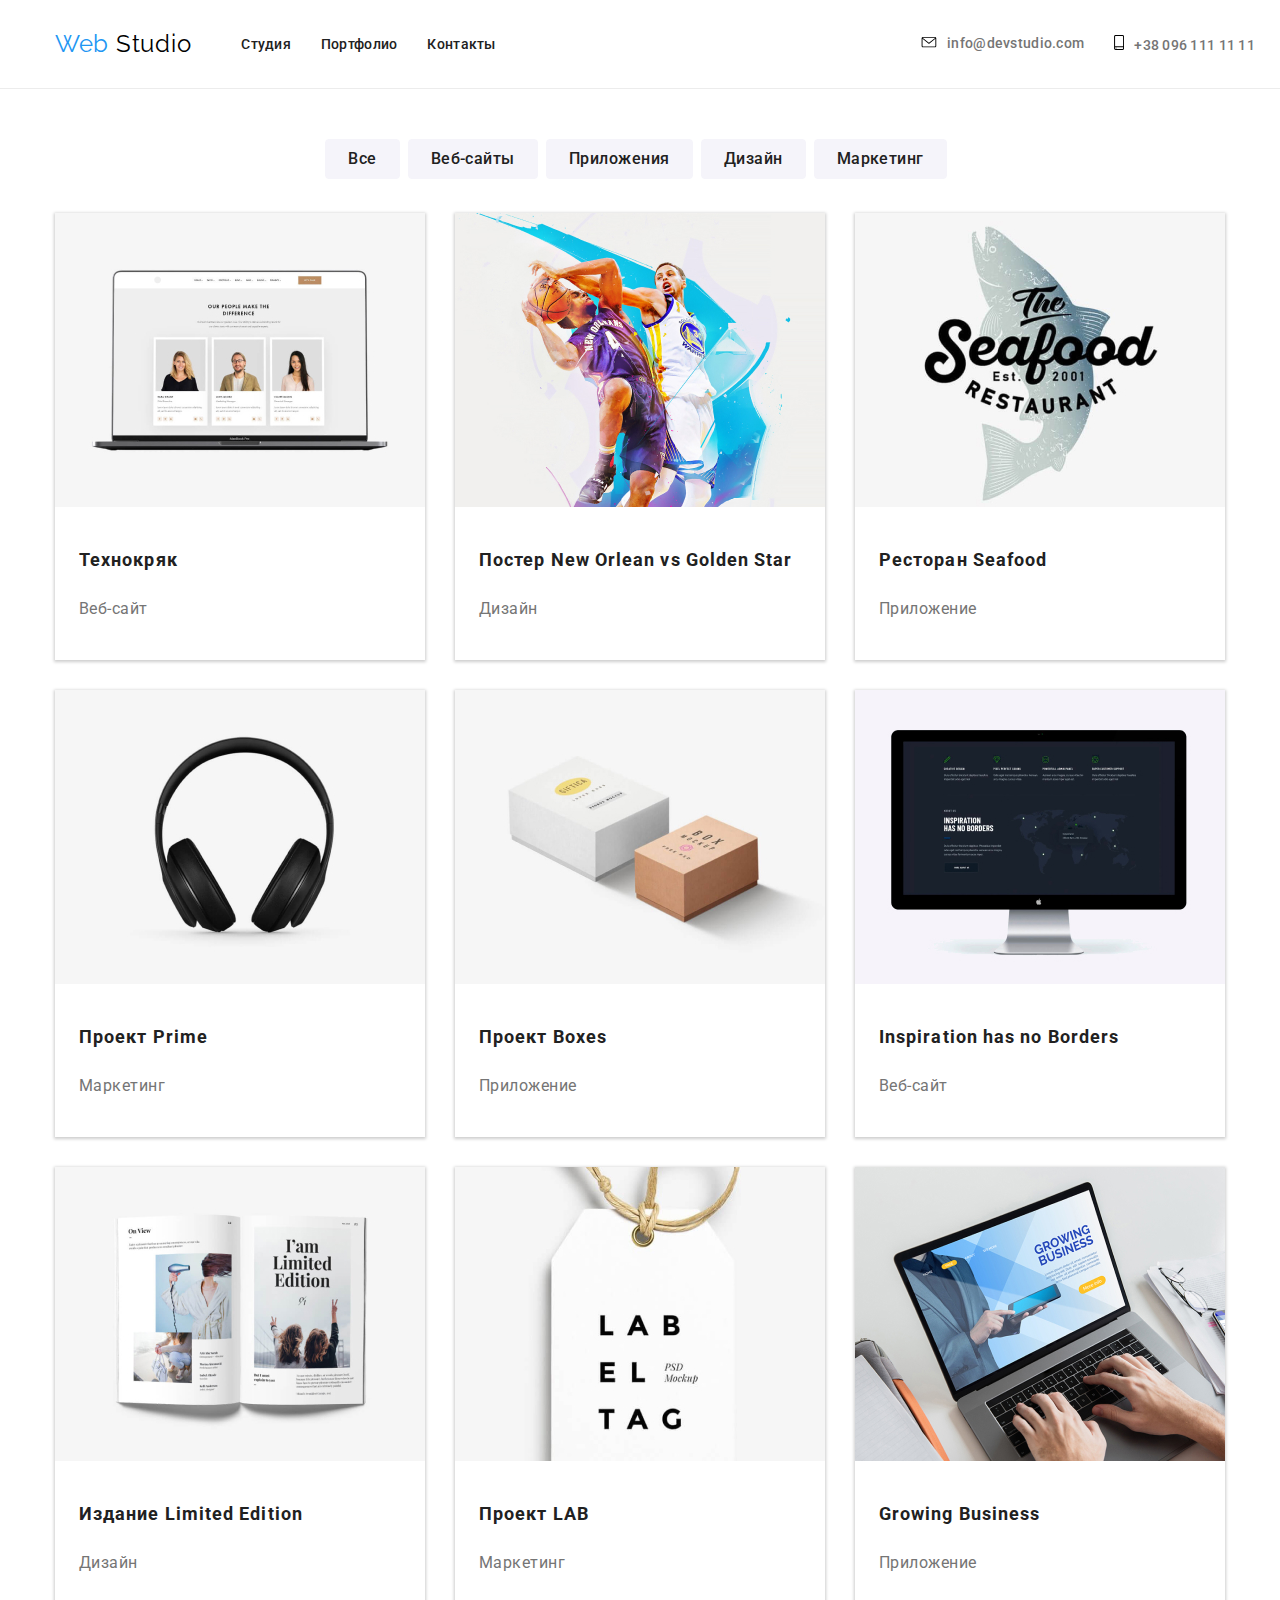
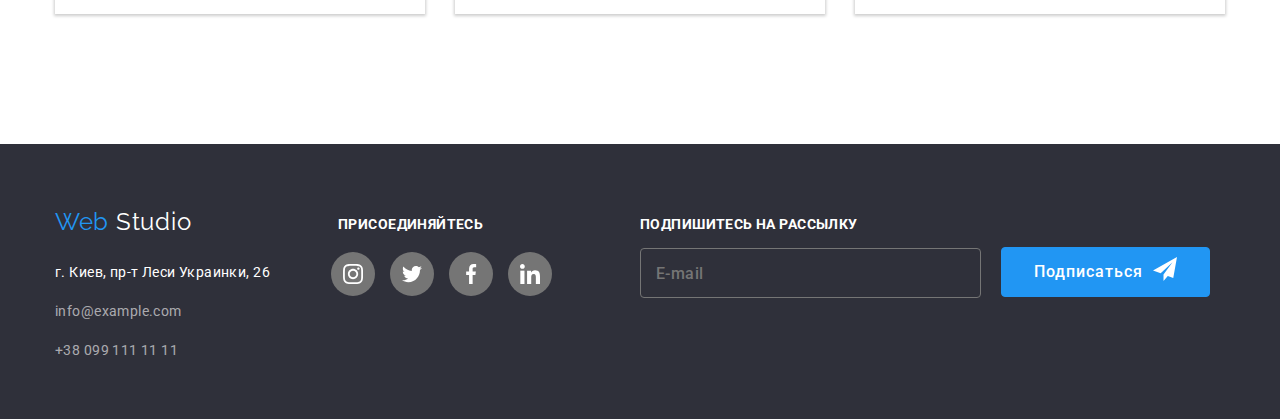
==== commit 33dcce4b: "Исправляет ошибки по комментариям ментора" ====
--- a/portfolio.html
+++ b/portfolio.html
@@ -54,7 +54,7 @@
     </div>
   </header>
   <main>
-    <div class="section padding-section">
+    <div class="section poftfolio-padding">
       <h1 hidden class="page-title">Страница портфолио</h1>
       <nav>
         <ul class="list flexbox-center">
--- a/css/styles.css
+++ b/css/styles.css
@@ -100,6 +100,14 @@
 }
 .padding-section {
   padding-top: 94px;
+  padding-bottom: 94px;
+}
+.poftfolio-padding {
+  padding-top: 50px;
+  padding-bottom: 100px;
+}
+.product-padding {
+  padding-top: 94px;
 }
 .margin-works:nth-child(-n + 3) {
   margin-top: 34px;
@@ -113,7 +121,6 @@
 .footer-section {
   margin-right: auto;
   margin-left: auto;
-  margin-top: 94px;
   background-color: var(--background-color);
   padding: 60 0 0 0;
 }
@@ -421,6 +428,7 @@
   text-transform: uppercase;
   color: var(--light-color);
   margin: 0 0 30px;
+  margin: auto;
   width: 696px;
 }
 .section-title {
@@ -431,6 +439,7 @@
   letter-spacing: 0.03em;
   color: var(--semidark-color);
   margin-bottom: 50px;
+  margin-top: 0px;
 }
 .advantage-title {
   font-weight: 700;
@@ -439,7 +448,6 @@
   letter-spacing: 0.03em;
   text-transform: uppercase;
   color: var(--semidark-color);
-  text-align: center;
 }
 .modal {
   position: absolute;
@@ -611,6 +619,7 @@
   line-height: 1.714em;
   letter-spacing: 0.03em;
   color: var(--main-color);
+  margin-bottom: 0px;
 }
 
 .name-description {
@@ -775,7 +784,8 @@
   border: 1px solid var(--accent-color);
   border-radius: 4px;
   padding: 10px 32px;
-  margin-left: 250px;
+  margin-left: 495px;
+  margin-top: 44px;
   transition: background-color 250ms var(--timing-function);
   transition: color 250ms var(--timing-function);
 }
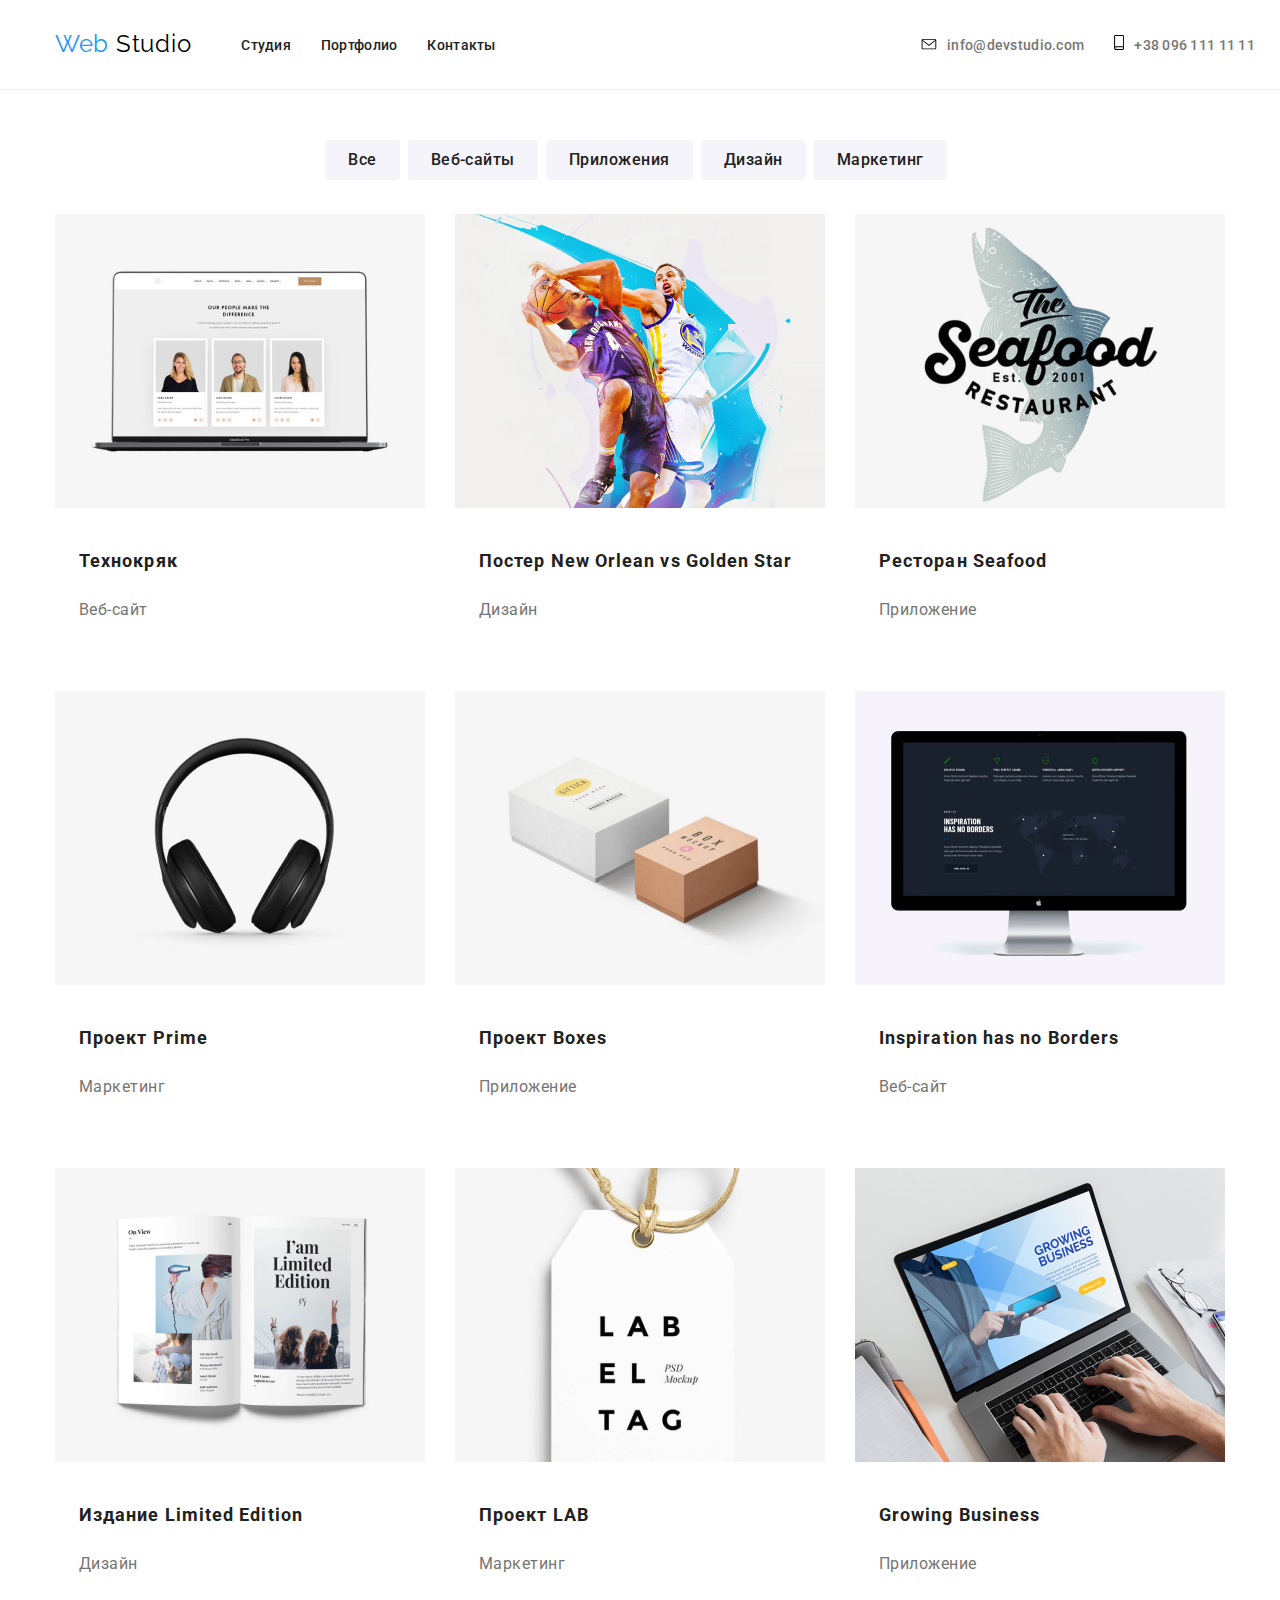
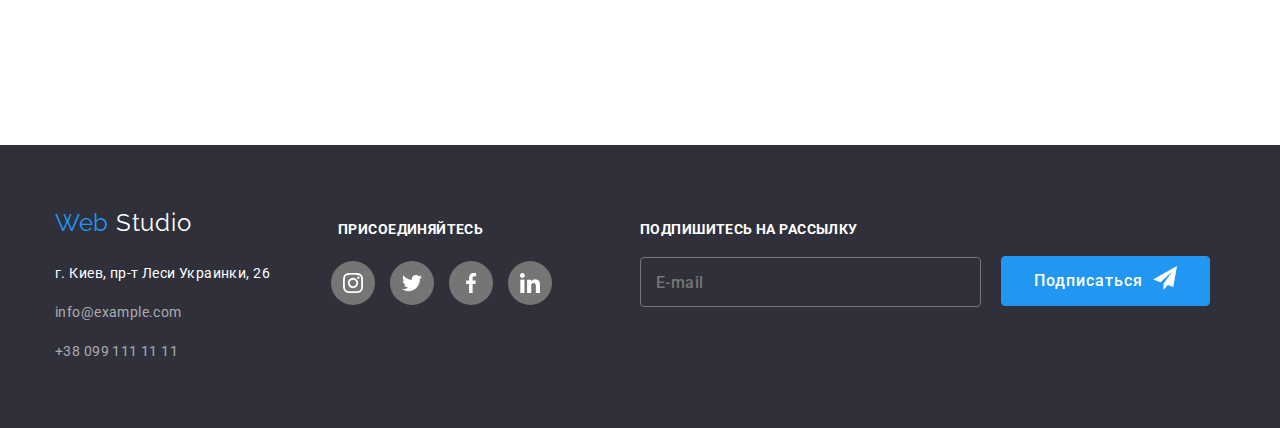
==== commit 29b1b3e9: "Добавляет классы в пункты меню" ====
--- a/portfolio.html
+++ b/portfolio.html
@@ -26,7 +26,7 @@
             <a href="./index.html" class="menu-link">Студия</a>
           </li>
           <li class="menu-item">
-            <a href="./portfolio.html" class="menu-link">Портфолио</a>
+            <a href="./portfolio.html" class="menu-link portfolio-menu">Портфолио</a>
           </li>
           <li class="menu-item">
             <a href="#" class="menu-link">Контакты</a>
--- a/css/styles.css
+++ b/css/styles.css
@@ -24,7 +24,7 @@
 body {
   font-family: "Roboto", sans-serif;
   font-size: 14px;
-  line-height: 1, 714;
+  line-height: 1.714em;
   letter-spacing: 0.03em;
   color: var(--main-color);
 }
@@ -72,6 +72,7 @@
       rgba(47, 48, 58, 0.4) 100%
     ),
     url(../imagespage1/header.jpg);
+  background-size: cover;
 
   height: 600px;
   padding: 200px 0;
@@ -311,12 +312,24 @@
   width: 272px;
   border-radius: 4px;
   background-color: var(--light-color);
+  overflow: hidden;
+}
+
+.img {
+  display: block;
+  max-width: 100%;
+  height: auto;
+}
+
+.teammembers-box:hover {
   box-shadow: 0px 1px 3px 1px rgba(0, 0, 0, 0.2);
 }
 .works-box {
   width: 370px;
   margin-bottom: 30px;
   transition: box-shadow 250ms var(--timing-function);
+}
+.works-box:hover {
   box-shadow: 0px 1px 3px 1px rgba(0, 0, 0, 0.2);
 }
 
@@ -454,8 +467,7 @@
   top: 50%;
   left: 50%;
   transform: translate(-50%, -50%);
-  height: 581px;
-  width: 528px;
+  padding: 40px;
   background-color: #ffffff;
   border-radius: 4px;
   box-shadow: 0px 1px 3px 1px rgba(0, 0, 0, 0.2);
@@ -463,6 +475,9 @@
 
 .modal-icon {
   margin-right: 8px;
+  position: absolute;
+  top: 40px;
+  left: 10px;
 }
 
 .modal-btn {
@@ -488,7 +503,7 @@
 .modal-terms-text {
   font-style: 400;
   font-weight: 400;
-  font-size: 12px;
+  font-size: 14px;
   line-height: 1.714em;
   letter-spacing: 0.03em;
   text-decoration-line: underline;
@@ -504,10 +519,9 @@
   font-size: 20px;
   line-height: 1.15em;
   text-align: center;
-  vertical-align: top;
   letter-spacing: 0.03em;
   color: var(--semidark-color);
-  margin-top: 40px;
+  margin-top: 0px;
   margin-bottom: 0px;
 }
 .modal-agree-text {
@@ -520,15 +534,33 @@
   color: var(--main-color);
 }
 
+.form-field {
+  position: relative;
+  padding-top: 30px;
+}
+
+.form-lable {
+  position: absolute;
+  top: 10px;
+  left: 0px;
+  font-weight: 400;
+  font-size: 12px;
+  line-height: 1.167em;
+  letter-spacing: 0.01em;
+  color: var(--main-color);
+}
+
+.phone-lable {
+  position: absolute;
+  top: 0;
+  left: 0;
+}
+
 .contact-us-field {
   width: 450px;
   height: 40px;
   border: 1px solid var(--main-color);
   border-radius: 4px;
-  margin-left: 40px;
-  margin-top: 28px;
-  padding-top: 9px;
-  padding-left: 15px;
   color: var(--main-color);
   font-weight: 400;
   font-size: 14px;
@@ -541,14 +573,12 @@
   height: 125px;
   border: 1px solid var(--main-color);
   border-radius: 4px;
-  margin-left: 40px;
-  margin-top: 28px;
   padding-top: 9px;
   padding-left: 15px;
   color: var(--main-color);
   font-weight: 400;
   font-size: 14px;
-  line-height: 1, 142;
+  line-height: 1, 142em;
   letter-spacing: 0.01em;
 }
 
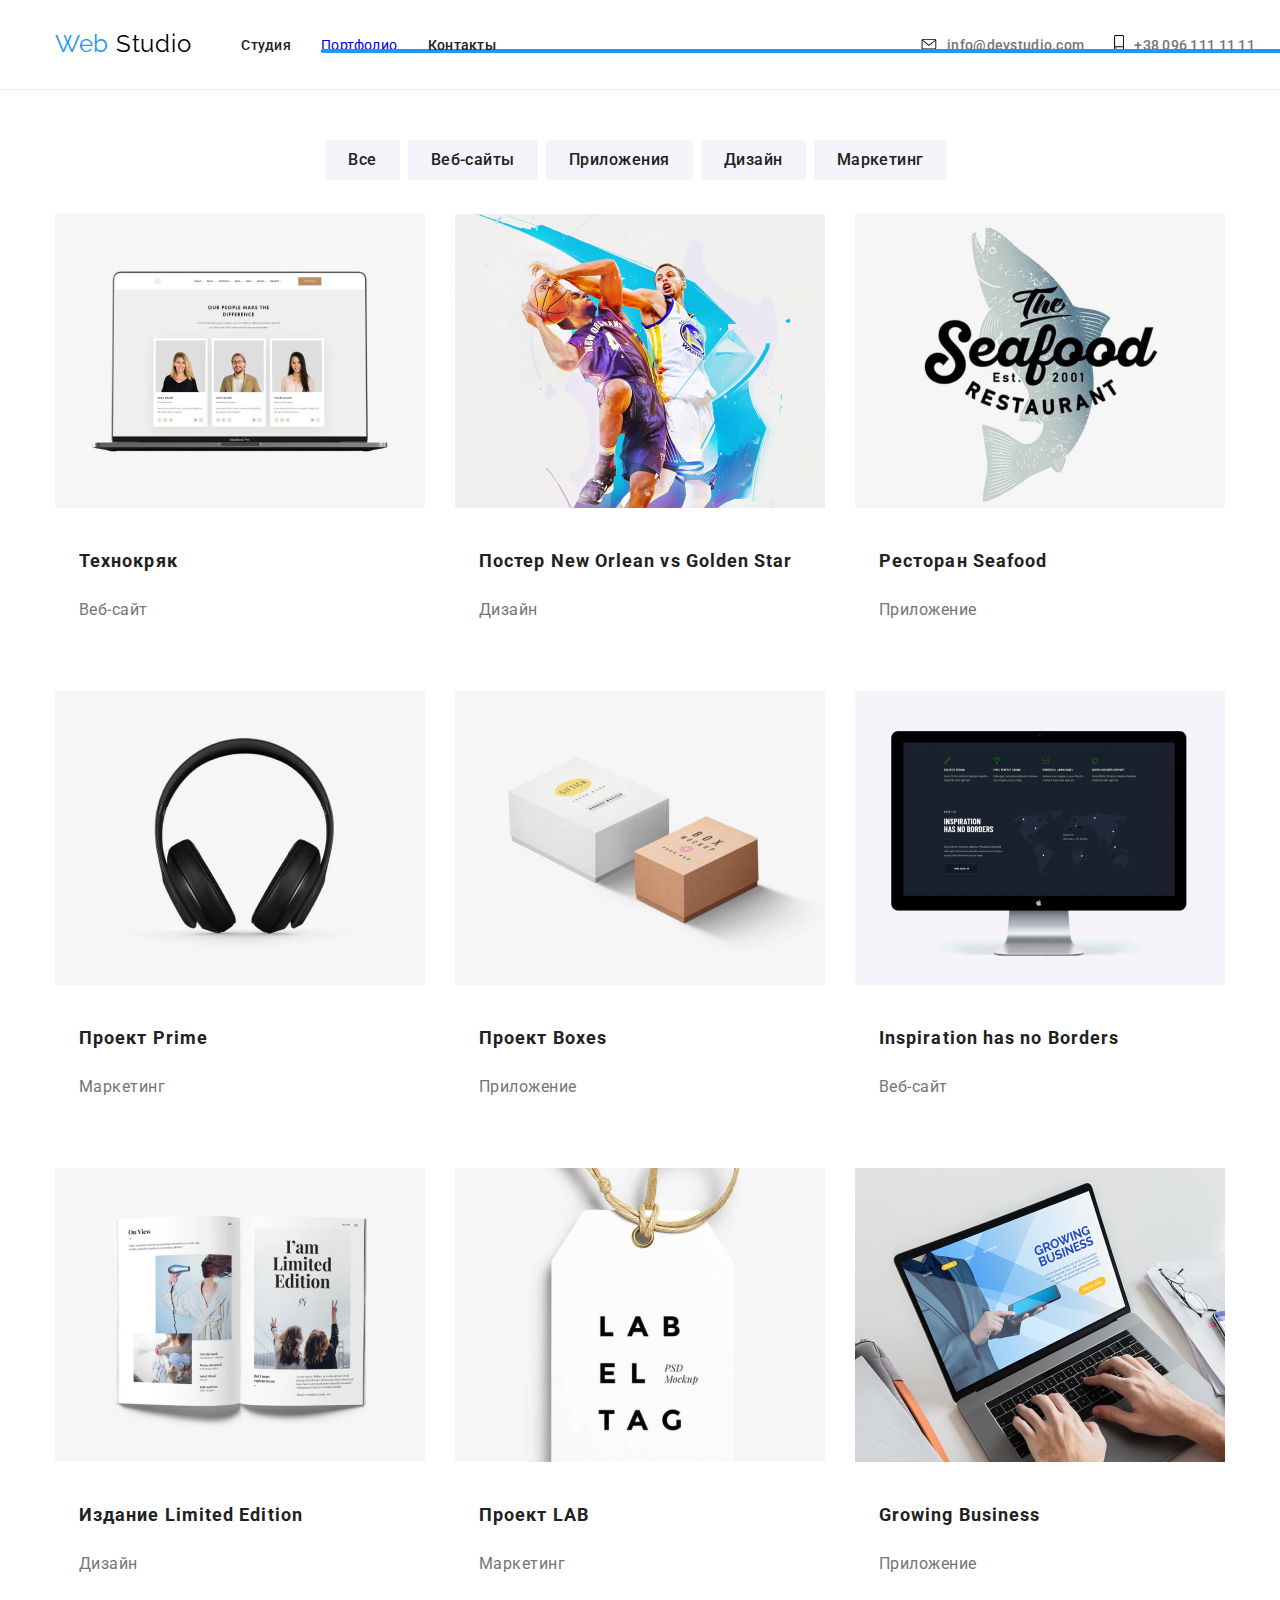
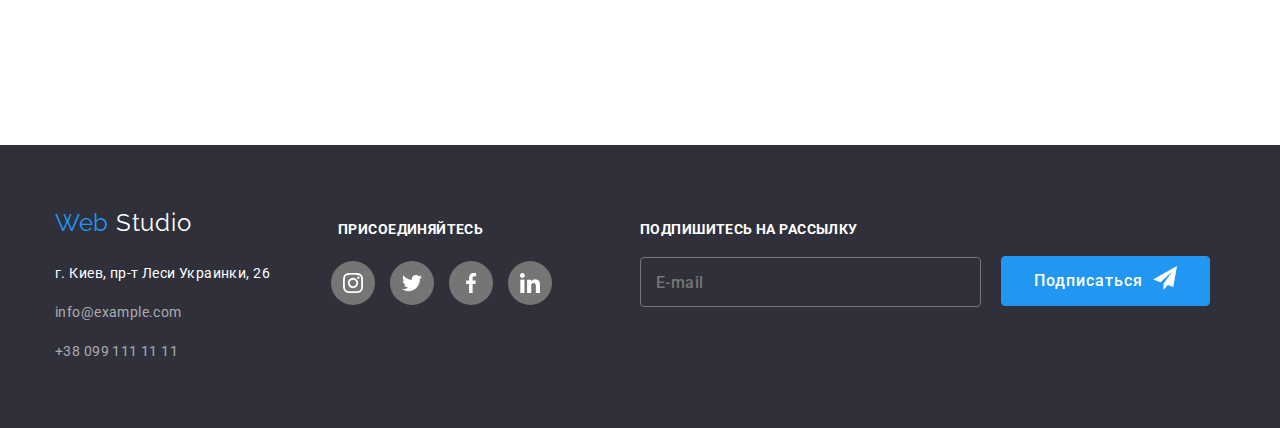
==== commit 2eff195a: "добавляет правки от ментора" ====
--- a/portfolio.html
+++ b/portfolio.html
@@ -26,7 +26,7 @@
             <a href="./index.html" class="menu-link">Студия</a>
           </li>
           <li class="menu-item">
-            <a href="./portfolio.html" class="menu-link portfolio-menu">Портфолио</a>
+            <a href="./portfolio.html" class="menu-current">Портфолио</a>
           </li>
           <li class="menu-item">
             <a href="#" class="menu-link">Контакты</a>
--- a/css/styles.css
+++ b/css/styles.css
@@ -165,6 +165,18 @@
   text-decoration: none;
   transition: color 250ms var(--timing-function);
 }
+.menu-current::after {
+  content: "";
+  position: absolute;
+  display: block;
+  width: 100%;
+  height: 4px;
+  border-radius: 4px;
+  background-color: var(--accent-color);
+  margin-top: 32px;
+  top: 17px;
+}
+
 .menu-link::after {
   content: "";
   position: absolute;
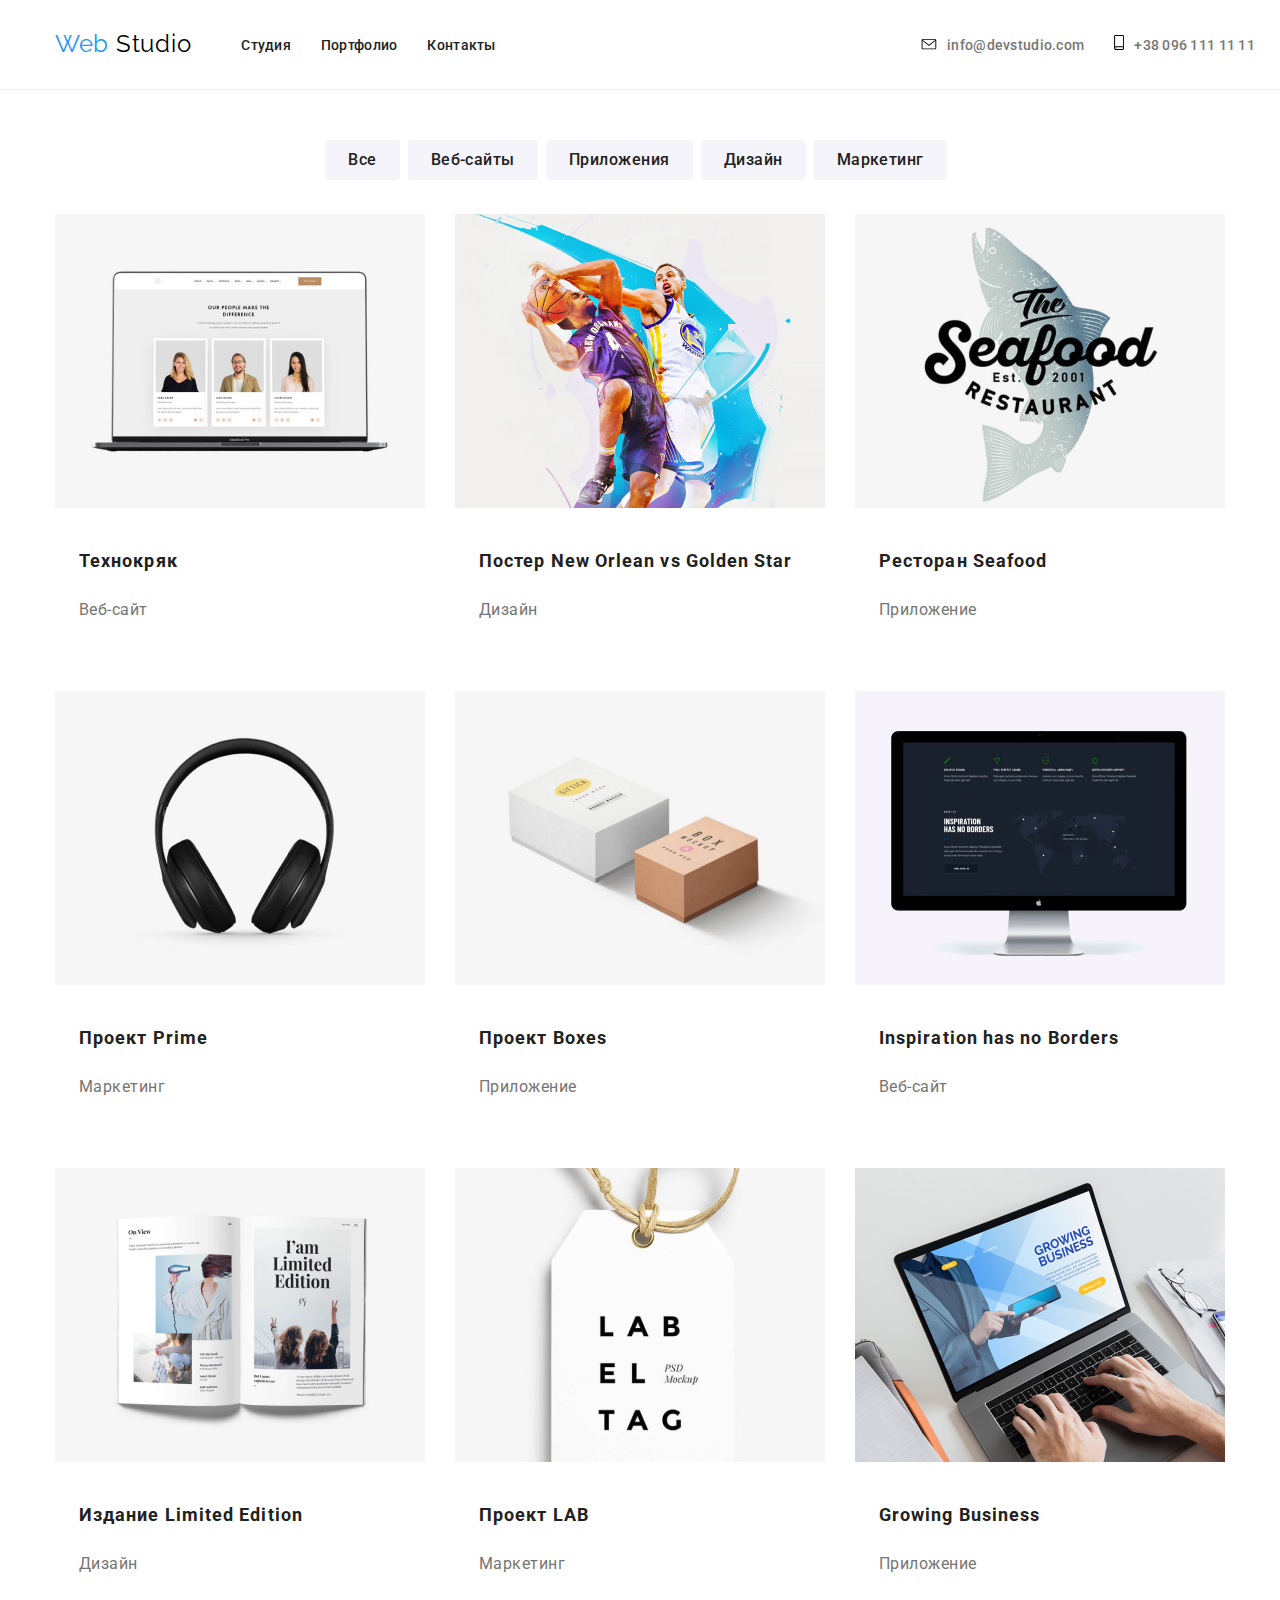
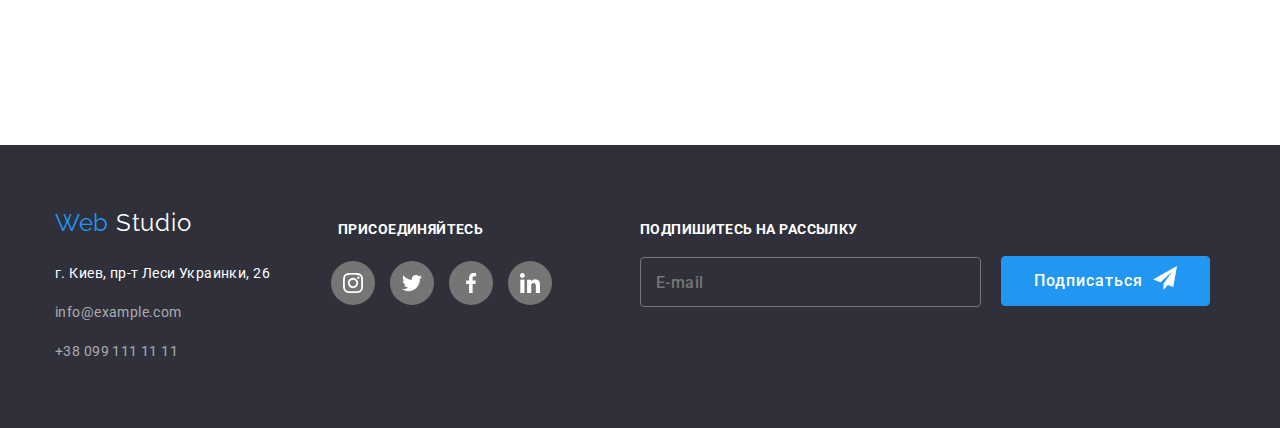
==== commit dd66094e: "активная страница" ====
--- a/portfolio.html
+++ b/portfolio.html
@@ -26,7 +26,7 @@
             <a href="./index.html" class="menu-link">Студия</a>
           </li>
           <li class="menu-item">
-            <a href="./portfolio.html" class="menu-current">Портфолио</a>
+            <a href="./portfolio.html" class="menu-link menu-current">Портфолио</a>
           </li>
           <li class="menu-item">
             <a href="#" class="menu-link">Контакты</a>
--- a/css/styles.css
+++ b/css/styles.css
@@ -167,7 +167,7 @@
 }
 .menu-current::after {
   content: "";
-  position: absolute;
+  position: relative;
   display: block;
   width: 100%;
   height: 4px;
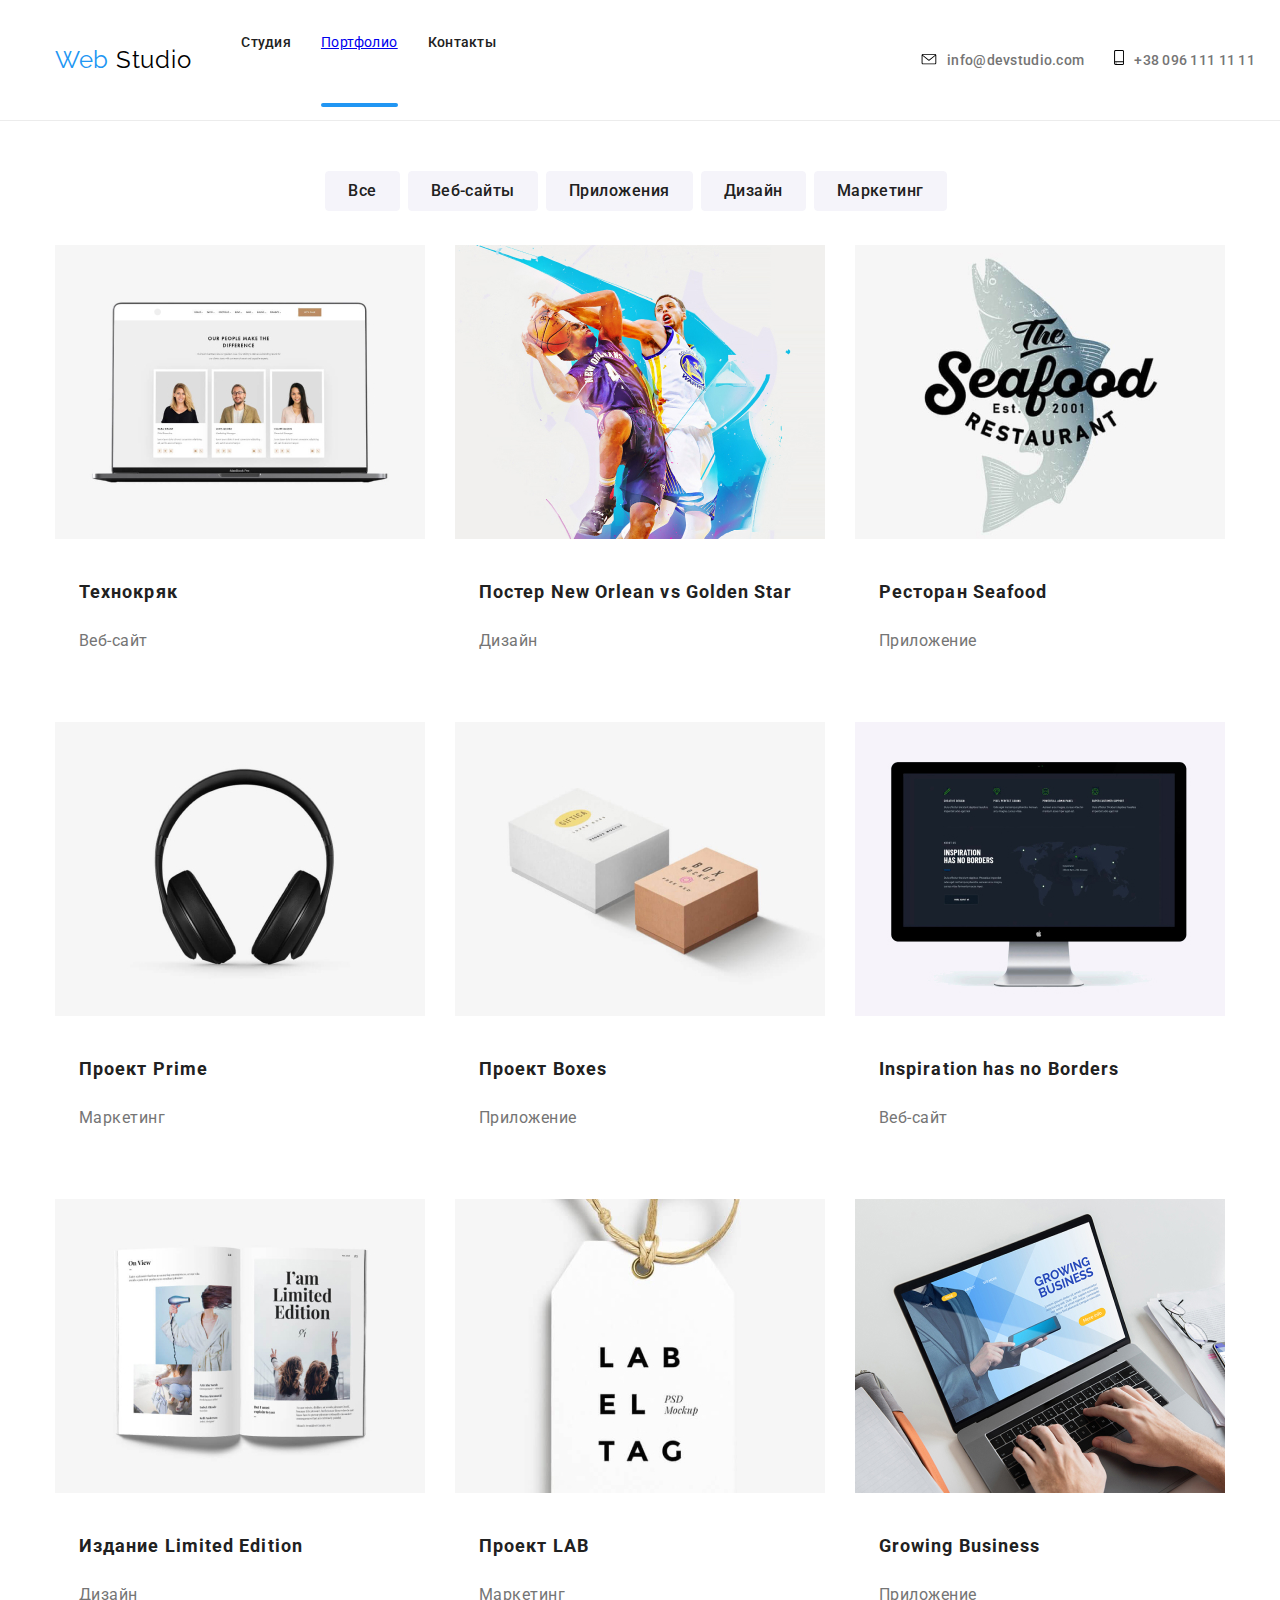
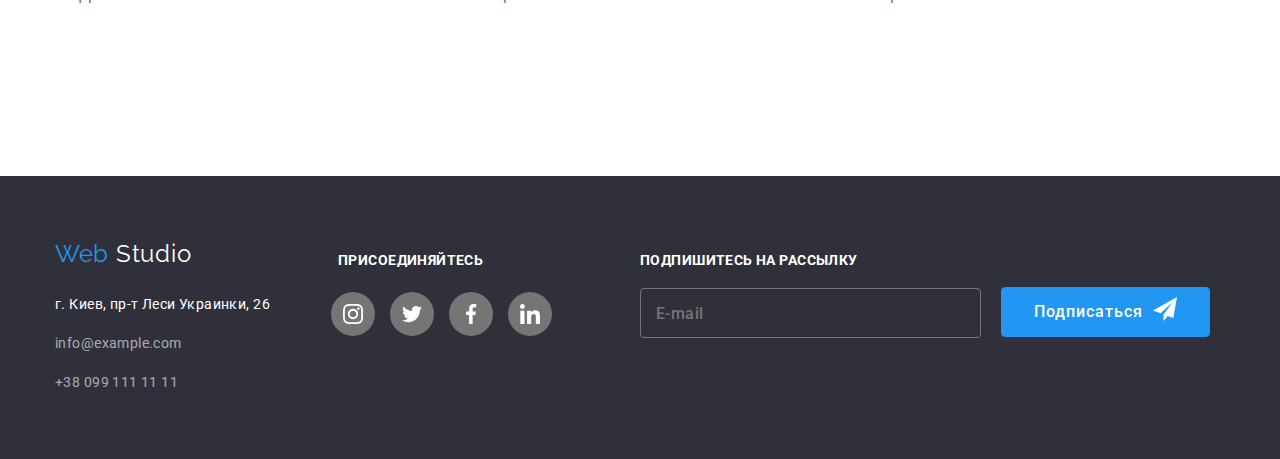
==== commit 60378b30: "исправление активной страницы" ====
--- a/portfolio.html
+++ b/portfolio.html
@@ -26,7 +26,7 @@
             <a href="./index.html" class="menu-link">Студия</a>
           </li>
           <li class="menu-item">
-            <a href="./portfolio.html" class="menu-link menu-current">Портфолио</a>
+            <a href="./portfolio.html" class="menu-current">Портфолио</a>
           </li>
           <li class="menu-item">
             <a href="#" class="menu-link">Контакты</a>
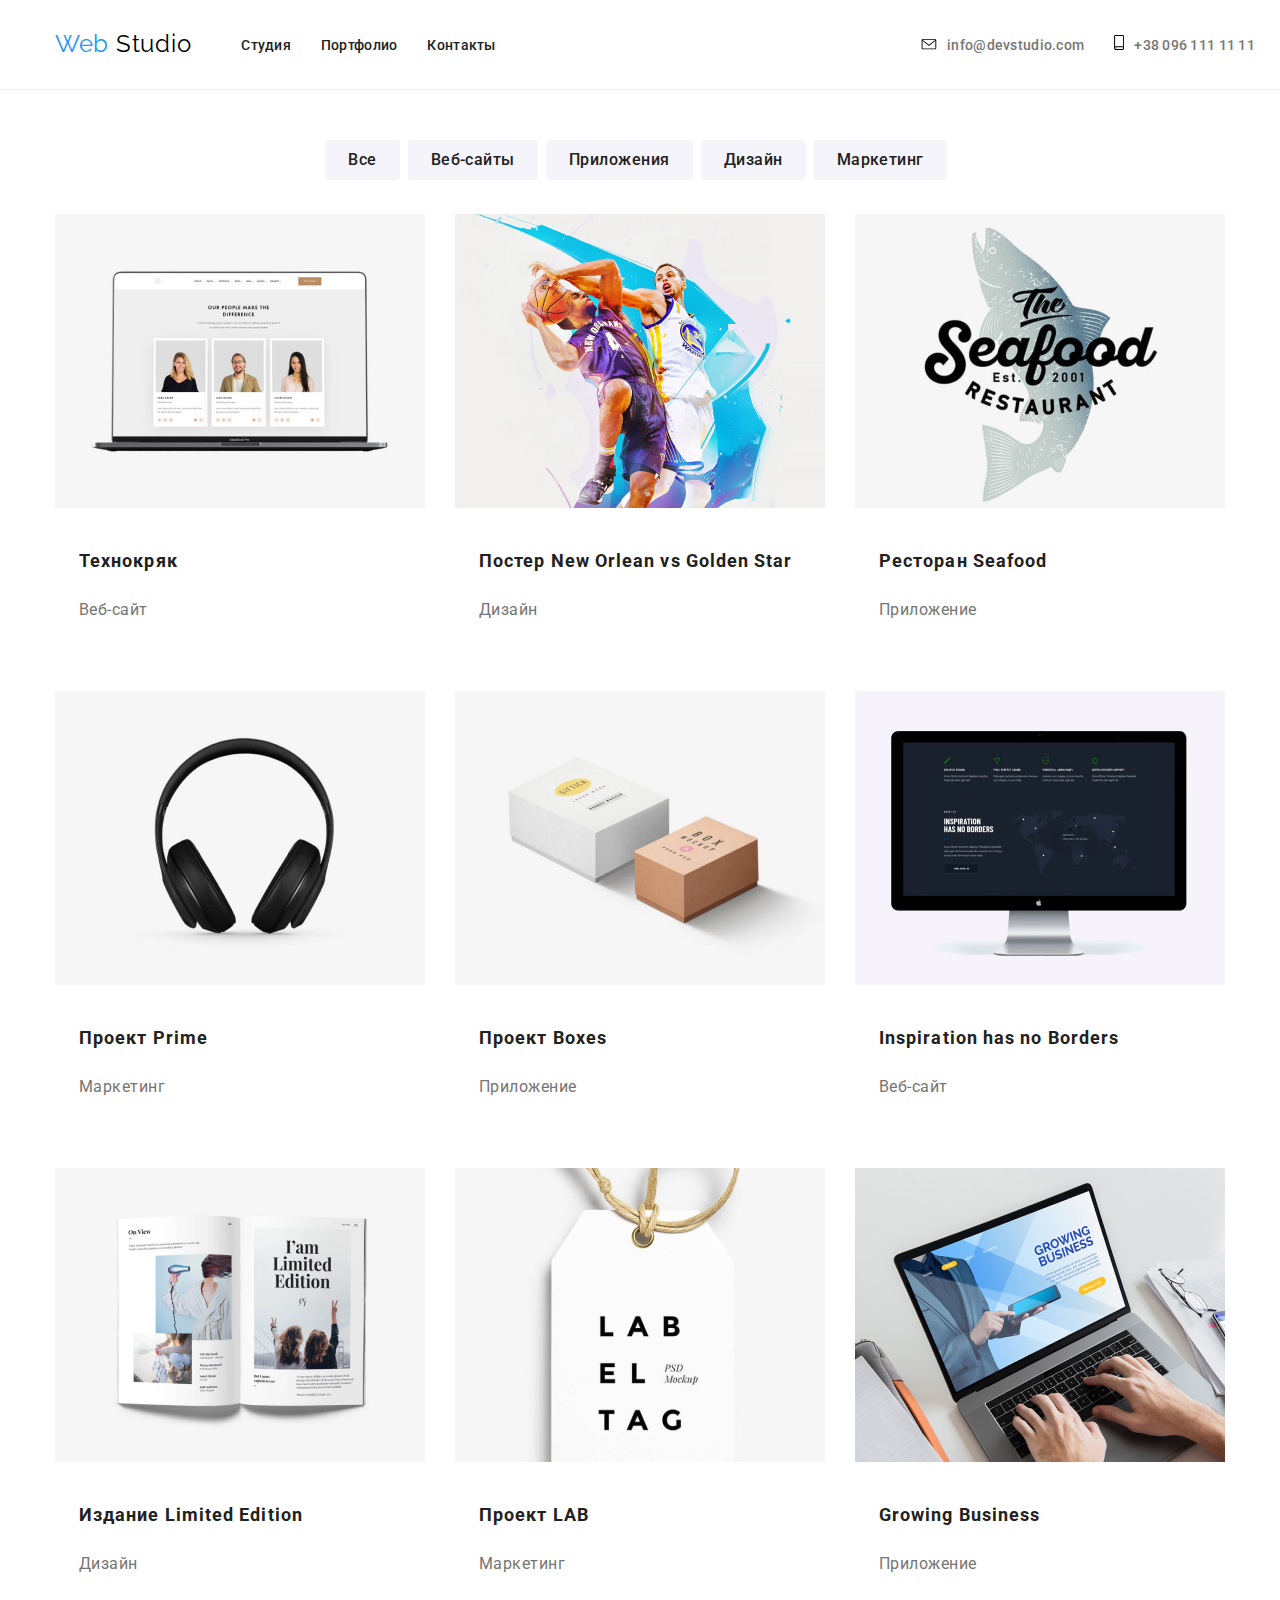
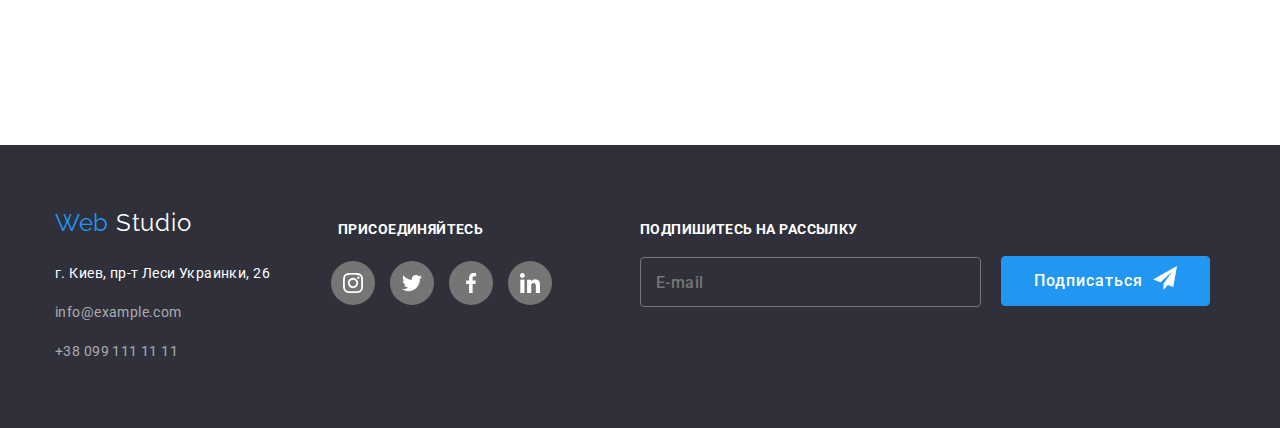
==== commit 91e48511: "Добавляет current" ====
--- a/portfolio.html
+++ b/portfolio.html
@@ -26,7 +26,7 @@
             <a href="./index.html" class="menu-link">Студия</a>
           </li>
           <li class="menu-item">
-            <a href="./portfolio.html" class="menu-current">Портфолио</a>
+            <a href="./portfolio.html" class="menu-link current">Портфолио</a>
           </li>
           <li class="menu-item">
             <a href="#" class="menu-link">Контакты</a>
--- a/css/styles.css
+++ b/css/styles.css
@@ -165,7 +165,8 @@
   text-decoration: none;
   transition: color 250ms var(--timing-function);
 }
-.menu-current::after {
+
+.current::after {
   content: "";
   position: relative;
   display: block;
@@ -173,8 +174,7 @@
   height: 4px;
   border-radius: 4px;
   background-color: var(--accent-color);
-  margin-top: 32px;
-  top: 17px;
+  top: 32px;
 }
 
 .menu-link::after {
